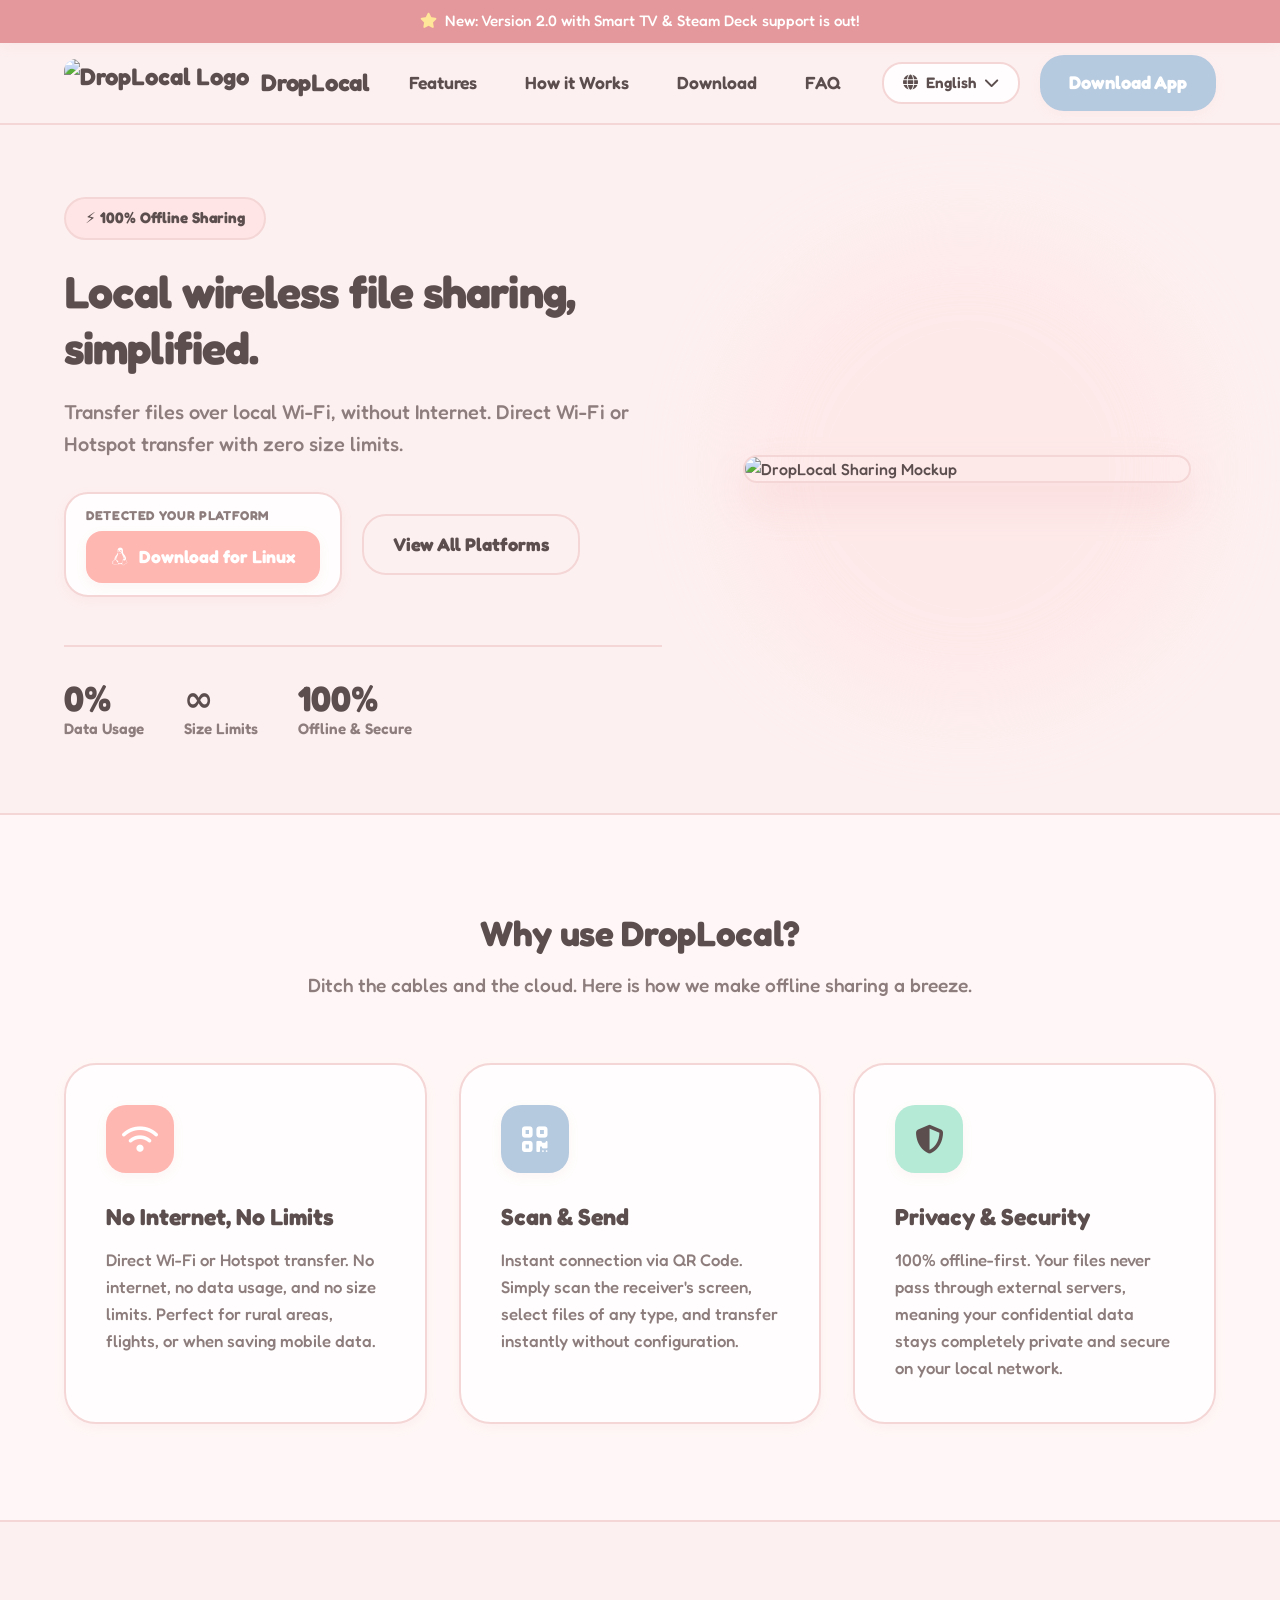
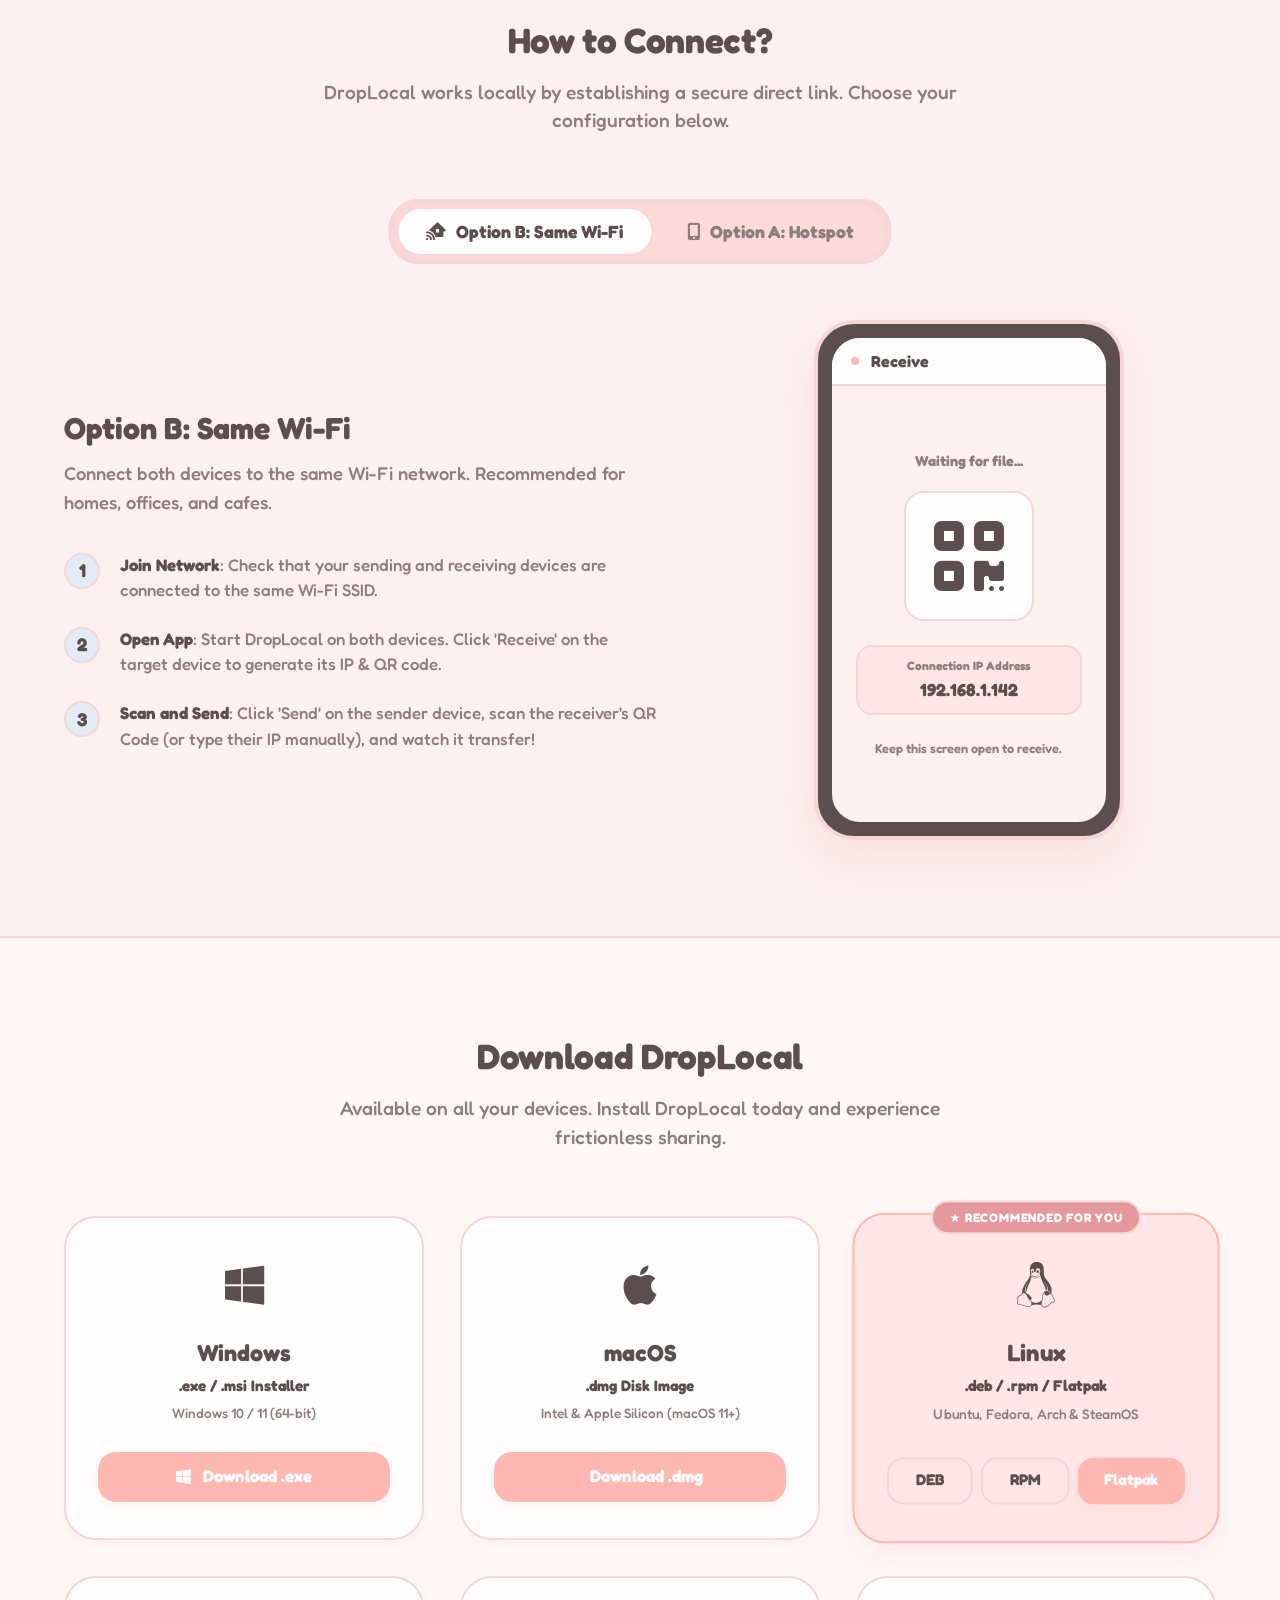
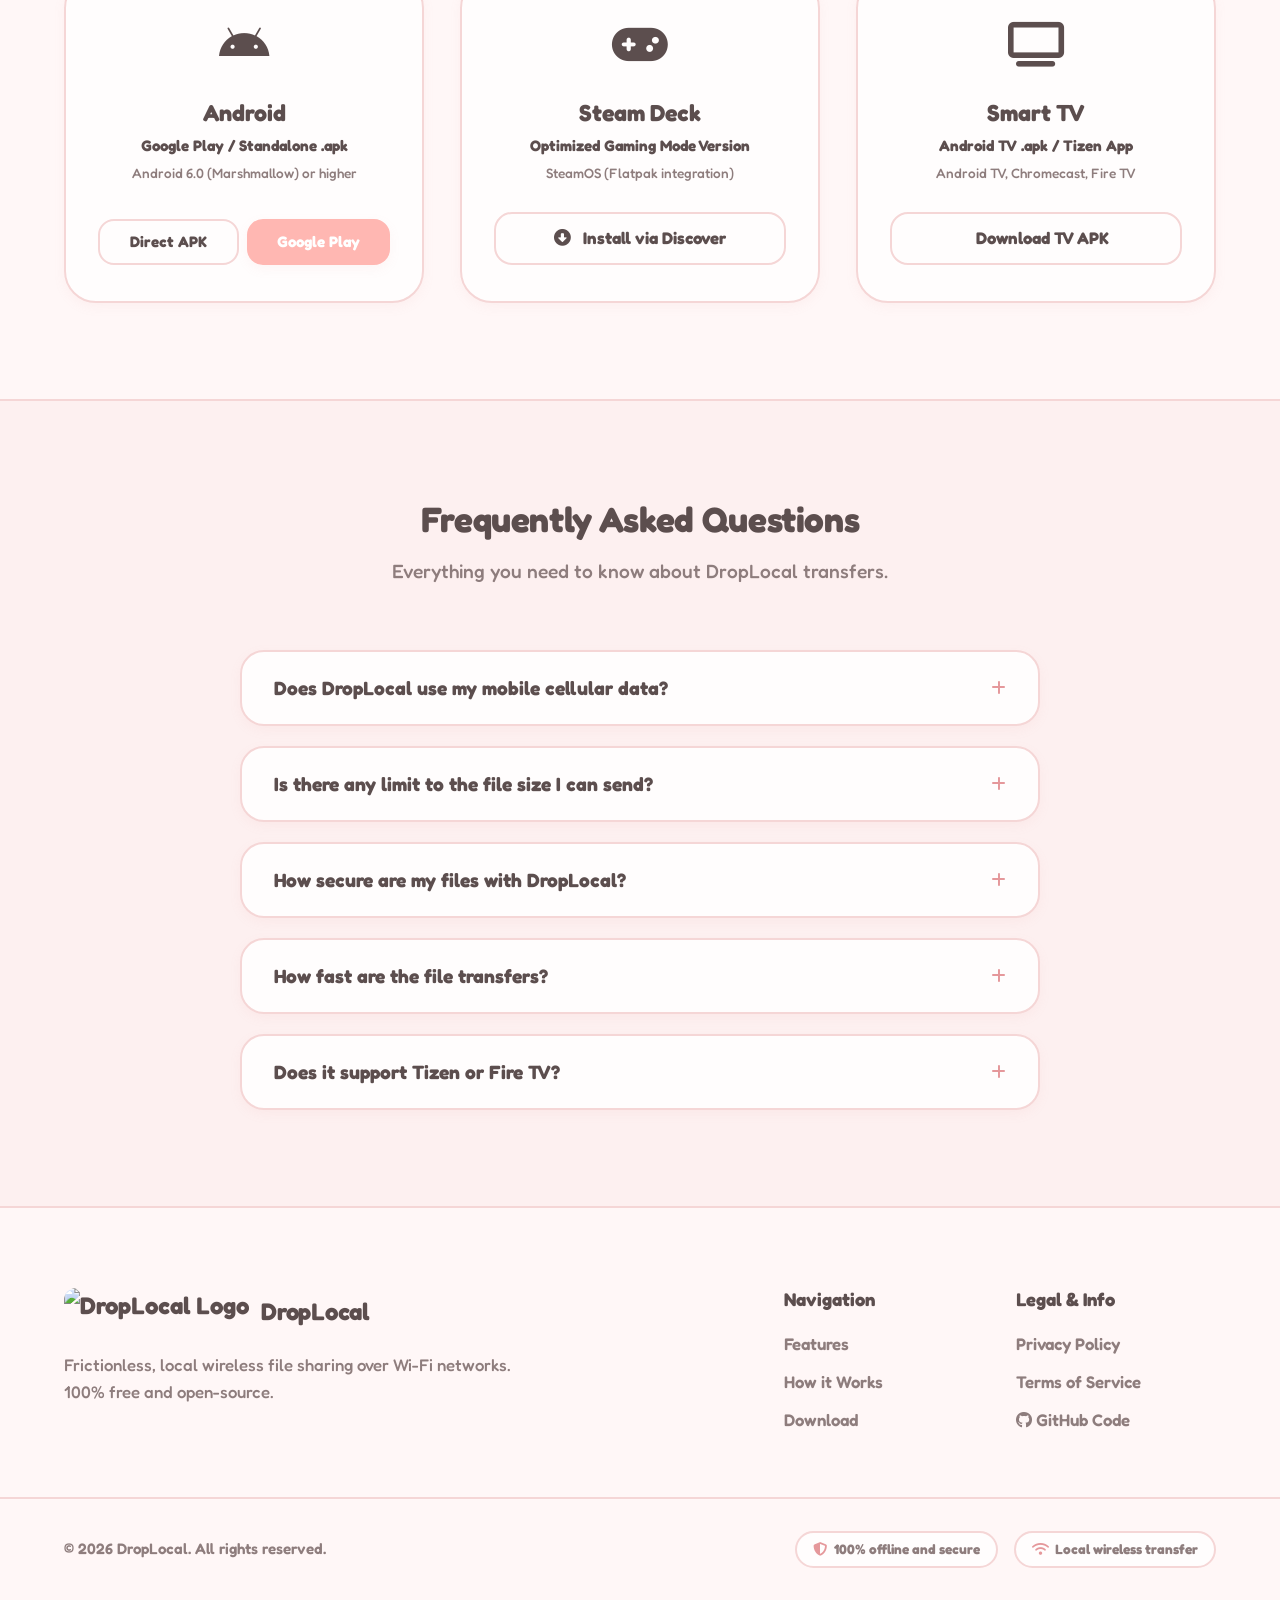
==== index.html @ dc16cac5 "Add files via upload" ====
<!DOCTYPE html>
<html lang="en" dir="ltr">
<head>
  <meta charset="UTF-8">
  <meta name="viewport" content="width=device-width, initial-scale=1.0">
  <meta name="description" content="DropLocal - Share files locally and offline over Wi-Fi without internet. Cute, ultra-fast, and secure wireless transfer for Windows, macOS, Linux, Android, Steam Deck, and Smart TVs.">
  <meta name="keywords" content="DropLocal, file transfer, local share, offline share, local wifi transfer, android file share, steam deck flatpak, tv transfer">
  <meta name="author" content="DropLocal Team">
  <meta name="robots" content="index, follow">

  <!-- Open Graph / Facebook -->
  <meta property="og:type" content="website">
  <meta property="og:url" content="https://droplocal.github.io/">
  <meta property="og:title" content="DropLocal - Local & Offline File Sharing, Simplified">
  <meta property="og:description" content="Transfer files over local Wi-Fi, 100% offline. High-speed transfers with zero internet data usage and zero size limits.">
  <meta property="og:image" content="assets/hero_illustration.png">

  <!-- Twitter -->
  <meta property="twitter:card" content="summary_large_image">
  <meta property="twitter:url" content="https://droplocal.github.io/">
  <meta property="twitter:title" content="DropLocal - Local & Offline File Sharing, Simplified">
  <meta property="twitter:description" content="Transfer files over local Wi-Fi, 100% offline. High-speed transfers with zero internet data usage and zero size limits.">
  <meta property="twitter:image" content="assets/hero_illustration.png">

  <!-- International SEO: Language Alternatives -->
  <link rel="alternate" hreflang="x-default" href="?lang=en">
  <link rel="alternate" hreflang="en" href="?lang=en">
  <link rel="alternate" hreflang="fr" href="?lang=fr">
  <link rel="alternate" hreflang="es" href="?lang=es">
  <link rel="alternate" hreflang="ar" href="?lang=ar">

  <title>DropLocal - Local & Offline File Sharing, Simplified</title>

  <!-- Google Fonts: Fredoka -->
  <link rel="preconnect" href="https://fonts.googleapis.com">
  <link rel="preconnect" href="https://fonts.gstatic.com" crossorigin>
  <link href="https://fonts.googleapis.com/css2?family=Fredoka:wght@300..700&display=swap" rel="stylesheet">

  <!-- FontAwesome Icons for modern aesthetic -->
  <link rel="stylesheet" href="https://cdnjs.cloudflare.com/ajax/libs/font-awesome/6.4.0/css/all.min.css">

  <!-- Stylesheet -->
  <link rel="stylesheet" href="styles.css">
</head>
<body>

  <!-- Top Announcement Bar -->
  <div class="announcement-bar">
    <p><i class="fa-solid fa-star text-yellow animate-pulse"></i> <span data-i18n="announcement">New: Version 2.0 with Smart TV & Steam Deck support is out!</span></p>
  </div>

  <!-- Header & Navigation -->
  <header class="navbar-header">
    <div class="container nav-container">
      <a href="#" class="logo-link" id="logo-nav">
        <img src="assets/logo_final-removebg-preview.png" alt="DropLocal Logo" class="app-logo">
        <span class="app-name">DropLocal</span>
      </a>

      <nav class="desktop-menu">
        <a href="#features" data-i18n="nav-features">Features</a>
        <a href="#how-it-works" data-i18n="nav-how">How it Works</a>
        <a href="#download" data-i18n="nav-download">Download</a>
        <a href="#faq" data-i18n="nav-faq">FAQ</a>
      </nav>

      <div class="nav-actions">
        <!-- Language Dropdown -->
        <div class="language-dropdown">
          <button class="dropdown-trigger" id="lang-select-btn">
            <i class="fa-solid fa-globe"></i>
            <span id="current-lang-label">English</span>
            <i class="fa-solid fa-chevron-down"></i>
          </button>
          <ul class="dropdown-menu" id="lang-options">
            <li data-lang="en">English</li>
            <li data-lang="fr">Français</li>
            <li data-lang="es">Español</li>
            <li data-lang="ar" class="rtl-option">العربية</li>
          </ul>
        </div>
        <!-- Primary Download Button in Nav -->
        <a href="#download" class="btn btn-secondary nav-cta-btn" data-i18n="nav-cta">Download App</a>
        <!-- Mobile Menu Trigger -->
        <button class="mobile-menu-toggle" id="menu-toggle" aria-label="Toggle Menu">
          <i class="fa-solid fa-bars"></i>
        </button>
      </div>
    </div>
  </header>

  <!-- Mobile Navigation Overlay -->
  <div class="mobile-menu-overlay" id="mobile-menu">
    <button class="mobile-close-btn" id="menu-close"><i class="fa-solid fa-xmark"></i></button>
    <nav class="mobile-nav-links">
      <a href="#features" data-i18n="nav-features">Features</a>
      <a href="#how-it-works" data-i18n="nav-how">How it Works</a>
      <a href="#download" data-i18n="nav-download">Download</a>
      <a href="#faq" data-i18n="nav-faq">FAQ</a>
      <a href="#download" class="btn btn-primary" data-i18n="nav-cta">Download App</a>
    </nav>
  </div>

  <main>
    <!-- Hero Section -->
    <section class="hero-section">
      <div class="container hero-container">
        <div class="hero-content">
          <span class="badge" data-i18n="hero-badge">⚡ 100% Offline Sharing</span>
          <h1 data-i18n="hero-title">Local wireless file sharing, simplified.</h1>
          <p class="hero-subtitle" data-i18n="hero-subtitle">Transfer files over local Wi-Fi, without Internet. Direct Wi-Fi or Hotspot transfer with zero size limits.</p>
          
          <!-- Direct Dynamic Download Recommendation -->
          <div class="hero-cta-wrapper">
            <div id="detected-os-card" class="detected-card hidden">
              <p class="detected-tag" data-i18n="detected-platform">Detected your platform</p>
              <a href="#" id="detected-os-btn" class="btn btn-primary btn-hero">
                <i class="fa-brands fa-windows" id="detected-os-icon"></i>
                <span><span data-i18n="download-for">Download for</span> <strong id="detected-os-name">Windows</strong></span>
              </a>
            </div>
            <a href="#download" class="btn btn-outlined scroll-cta" data-i18n="view-all-platforms">View All Platforms</a>
          </div>

          <div class="hero-stats">
            <div class="stat-item">
              <span class="stat-num">0%</span>
              <span class="stat-lbl" data-i18n="stat-data">Data Usage</span>
            </div>
            <div class="stat-item">
              <span class="stat-num">∞</span>
              <span class="stat-lbl" data-i18n="stat-limits">Size Limits</span>
            </div>
            <div class="stat-item">
              <span class="stat-num">100%</span>
              <span class="stat-lbl" data-i18n="stat-secure">Offline & Secure</span>
            </div>
          </div>
        </div>

        <div class="hero-graphic">
          <div class="blob-bg animate-blob"></div>
          <img src="assets/hero_illustration.png" alt="DropLocal Sharing Mockup" class="hero-img">
        </div>
      </div>
    </section>

    <!-- Features Section -->
    <section id="features" class="features-section">
      <div class="container">
        <div class="section-header text-center">
          <h2 data-i18n="features-title">Why use DropLocal?</h2>
          <p data-i18n="features-subtitle">Ditch the cables and the cloud. Here is how we make offline sharing a breeze.</p>
        </div>

        <div class="features-grid">
          <!-- Card 1 -->
          <div class="feature-card animate-hover">
            <div class="icon-wrapper color-pink">
              <i class="fa-solid fa-wifi"></i>
            </div>
            <h3 data-i18n="feature-1-title">No Internet, No Limits</h3>
            <p data-i18n="feature-1-desc">Direct Wi-Fi or Hotspot transfer. No internet, no data usage, and no size limits. Perfect for rural areas, flights, or when saving mobile data.</p>
          </div>

          <!-- Card 2 -->
          <div class="feature-card animate-hover">
            <div class="icon-wrapper color-blue">
              <i class="fa-solid fa-qrcode"></i>
            </div>
            <h3 data-i18n="feature-2-title">Scan & Send</h3>
            <p data-i18n="feature-2-desc">Instant connection via QR Code. Simply scan the receiver's screen, select files of any type, and transfer instantly without configuration.</p>
          </div>

          <!-- Card 3 -->
          <div class="feature-card animate-hover">
            <div class="icon-wrapper color-green">
              <i class="fa-solid fa-shield-halved"></i>
            </div>
            <h3 data-i18n="feature-3-title">Privacy & Security</h3>
            <p data-i18n="feature-3-desc">100% offline-first. Your files never pass through external servers, meaning your confidential data stays completely private and secure on your local network.</p>
          </div>
        </div>
      </div>
    </section>

    <!-- Interactive How It Works Section -->
    <section id="how-it-works" class="guide-section">
      <div class="container">
        <div class="section-header text-center">
          <h2 data-i18n="guide-title">How to Connect?</h2>
          <p data-i18n="guide-subtitle">DropLocal works locally by establishing a secure direct link. Choose your configuration below.</p>
        </div>

        <!-- Mode Toggle Switch -->
        <div class="toggle-container">
          <button class="toggle-btn active" id="toggle-wifi">
            <i class="fa-solid fa-house-signal"></i>
            <span data-i18n="scenarioBTitle">Option B: Same Wi-Fi</span>
          </button>
          <button class="toggle-btn" id="toggle-hotspot">
            <i class="fa-solid fa-mobile-screen-button"></i>
            <span data-i18n="scenarioATitle">Option A: Hotspot</span>
          </button>
        </div>

        <!-- Connection Cards Wrapper -->
        <div class="guide-cards-wrapper">
          <!-- Same Wi-Fi Content -->
          <div class="guide-content active" id="content-wifi">
            <div class="guide-details">
              <h3 data-i18n="scenarioBTitle">Option B: Same Wi-Fi</h3>
              <p class="guide-desc" data-i18n="scenarioBDesc">Connect both devices to the same Wi-Fi network. Recommended for homes, offices, and cafes.</p>
              
              <ul class="step-list">
                <li>
                  <span class="step-number">1</span>
                  <p><strong data-i18n="guide-wifi-step1-title">Join Network</strong>: <span data-i18n="guide-wifi-step1-desc">Check that your sending and receiving devices are connected to the same Wi-Fi SSID.</span></p>
                </li>
                <li>
                  <span class="step-number">2</span>
                  <p><strong data-i18n="guide-wifi-step2-title">Open App</strong>: <span data-i18n="guide-wifi-step2-desc">Start DropLocal on both devices. Click 'Receive' on the target device to generate its IP & QR code.</span></p>
                </li>
                <li>
                  <span class="step-number">3</span>
                  <p><strong data-i18n="guide-wifi-step3-title">Scan and Send</strong>: <span data-i18n="guide-wifi-step3-desc">Click 'Send' on the sender device, scan the receiver's QR Code (or type their IP manually), and watch it transfer!</span></p>
                </li>
              </ul>
            </div>
            <div class="guide-visual">
              <div class="mock-device-ui">
                <div class="mock-screen">
                  <div class="mock-header">
                    <span class="mock-dot"></span>
                    <span class="mock-title" data-i18n="receive">Receive</span>
                  </div>
                  <div class="mock-body text-center">
                    <p class="mock-status-txt" data-i18n="waitingForFile">Waiting for file...</p>
                    <div class="mock-qr-code">
                      <i class="fa-solid fa-qrcode fa-5x"></i>
                    </div>
                    <div class="mock-info-badge">
                      <small data-i18n="connectionIpAddress">Connection IP Address</small>
                      <strong>192.168.1.142</strong>
                    </div>
                    <span class="mock-footer-txt" data-i18n="stayOnScreen">Keep this screen open to receive.</span>
                  </div>
                </div>
              </div>
            </div>
          </div>

          <!-- Hotspot Content -->
          <div class="guide-content" id="content-hotspot">
            <div class="guide-details">
              <h3 data-i18n="scenarioATitle">Option A: Hotspot</h3>
              <p class="guide-desc" data-i18n="scenarioADesc">Turn on Hotspot on one device and connect the second to it. Ideal when outdoors, on a train, or when no local Wi-Fi router is available.</p>
              
              <ul class="step-list">
                <li>
                  <span class="step-number">1</span>
                  <p><strong data-i18n="guide-hotspot-step1-title">Enable Hotspot</strong>: <span data-i18n="guide-hotspot-step1-desc">Turn on mobile hotspot on one device (it doesn't need internet/data enabled).</span></p>
                </li>
                <li>
                  <span class="step-number">2</span>
                  <p><strong data-i18n="guide-hotspot-step2-title">Connect Second Device</strong>: <span data-i18n="guide-hotspot-step2-desc">Join the newly created hotspot network from the settings of your second device.</span></p>
                </li>
                <li>
                  <span class="step-number">3</span>
                  <p><strong data-i18n="guide-hotspot-step3-title">Transfer Directly</strong>: <span data-i18n="guide-hotspot-step3-desc">Open DropLocal on both devices, scan the QR code to pair, and start sharing at local speeds of up to 50MB/s!</span></p>
                </li>
              </ul>
            </div>
            <div class="guide-visual">
              <div class="mock-device-ui">
                <div class="mock-screen">
                  <div class="mock-header">
                    <span class="mock-dot"></span>
                    <span class="mock-title" data-i18n="send">Send</span>
                  </div>
                  <div class="mock-body">
                    <div class="mock-file-selector">
                      <i class="fa-regular fa-file-zipper"></i>
                      <div>
                        <strong>holiday_photos.zip</strong>
                        <small>1.2 GB - <span data-i18n="allFormatsNoLimit">All formats accepted</span></small>
                      </div>
                    </div>
                    <div class="mock-input-field">
                      <small data-i18n="receiverIpAddress">Recipient IP</small>
                      <div class="mock-fake-input">192.168.43.1</div>
                    </div>
                    <button class="mock-action-btn" data-i18n="sendFileButton">Send file</button>
                    <div class="mock-progress-bar">
                      <div class="mock-progress-fill" style="width: 72%;"></div>
                    </div>
                    <span class="mock-percent">72% <span data-i18n="sendingProgress">Sending...</span></span>
                  </div>
                </div>
              </div>
            </div>
          </div>
        </div>
      </div>
    </section>

    <!-- Download Section -->
    <section id="download" class="download-section">
      <div class="container">
        <div class="section-header text-center">
          <h2 data-i18n="download-title">Download DropLocal</h2>
          <p data-i18n="download-subtitle">Available on all your devices. Install DropLocal today and experience frictionless sharing.</p>
        </div>

        <!-- Responsive Platform Grid -->
        <div class="platforms-grid">
          <!-- Windows Card -->
          <div class="platform-card" id="card-windows">
            <div class="platform-icon"><i class="fa-brands fa-windows"></i></div>
            <h3>Windows</h3>
            <p class="platform-format">.exe / .msi Installer</p>
            <p class="platform-req">Windows 10 / 11 (64-bit)</p>
            <a href="downloads/DropLocal_Windows.zip" class="btn btn-primary btn-download" download="DropLocal_Windows.zip">
              <i class="fa-brands fa-windows"></i>
              <span data-i18n="dl-btn-win">Download .zip</span>
            </a>
          </div>

          <!-- macOS Card -->
          <div class="platform-card" id="card-macos">
            <div class="platform-icon"><i class="fa-brands fa-apple"></i></div>
            <h3>macOS</h3>
            <p class="platform-format">.dmg Disk Image</p>
            <p class="platform-req">Intel & Apple Silicon (macOS 11+)</p>
            <a href="downloads/DropLocal.dmg" class="btn btn-primary btn-download" download="DropLocal.dmg">
              <i class="fa-solid fa-arrow-down-to-bracket"></i>
              <span data-i18n="dl-btn-mac">Download .dmg</span>
            </a>
          </div>

          <!-- Linux Card -->
          <div class="platform-card" id="card-linux">
            <div class="platform-icon"><i class="fa-brands fa-linux"></i></div>
            <h3>Linux</h3>
            <p class="platform-format">.deb / .rpm / Flatpak</p>
            <p class="platform-req">Ubuntu, Fedora, Arch & SteamOS</p>
            <div class="multi-btn-row">
              <a href="downloads/droplocal.deb" class="btn btn-outlined btn-sm" download="droplocal.deb">DEB</a>
              <a href="downloads/droplocal.rpm" class="btn btn-outlined btn-sm" download="droplocal.rpm">RPM</a>
              <a href="https://flathub.org/apps/details/io.github.droplocal" class="btn btn-primary btn-sm" target="_blank" rel="noopener">Flatpak</a>
            </div>
          </div>

          <!-- Android Card -->
          <div class="platform-card" id="card-android">
            <div class="platform-icon"><i class="fa-brands fa-android"></i></div>
            <h3>Android</h3>
            <p class="platform-format">Google Play / Standalone .apk</p>
            <p class="platform-req">Android 6.0 (Marshmallow) or higher</p>
            <div class="multi-btn-row">
              <a href="downloads/droplocal.apk" class="btn btn-outlined btn-sm" download>Direct APK</a>
              <a href="https://play.google.com/store/apps/details?id=io.github.droplocal" class="btn btn-primary btn-sm" target="_blank" rel="noopener">Google Play</a>
            </div>
          </div>

          <!-- Steam Deck Card -->
          <div class="platform-card" id="card-steamdeck">
            <div class="platform-icon"><i class="fa-solid fa-gamepad"></i></div>
            <h3>Steam Deck</h3>
            <p class="platform-format">Optimized Gaming Mode Version</p>
            <p class="platform-req">SteamOS (Flatpak integration)</p>
            <a href="https://flathub.org/apps/details/io.github.droplocal" class="btn btn-outlined btn-download" target="_blank" rel="noopener">
              <i class="fa-solid fa-circle-down"></i>
              <span data-i18n="dl-btn-deck">Install via Discover</span>
            </a>
          </div>

          <!-- Smart TV Card -->
          <div class="platform-card" id="card-smarttv">
            <div class="platform-icon"><i class="fa-solid fa-tv"></i></div>
            <h3>Smart TV</h3>
            <p class="platform-format">Android TV .apk / Tizen App</p>
            <p class="platform-req">Android TV, Chromecast, Fire TV</p>
            <a href="downloads/droplocal-tv.apk" class="btn btn-outlined btn-download" download="droplocal-tv.apk">
              <i class="fa-solid fa-arrow-down-to-bracket"></i>
              <span data-i18n="dl-btn-tv">Download TV APK</span>
            </a>
          </div>
        </div>
      </div>
    </section>

    <!-- FAQ Section -->
    <section id="faq" class="faq-section">
      <div class="container">
        <div class="section-header text-center">
          <h2 data-i18n="faq-title">Frequently Asked Questions</h2>
          <p data-i18n="faq-subtitle">Everything you need to know about DropLocal transfers.</p>
        </div>

        <div class="faq-accordion">
          <!-- Item 1 -->
          <div class="faq-item">
            <button class="faq-question">
              <span data-i18n="faq-q1">Does DropLocal use my mobile cellular data?</span>
              <i class="fa-solid fa-plus faq-icon"></i>
            </button>
            <div class="faq-answer">
              <p data-i18n="faq-a1">No, DropLocal does not consume any internet or mobile cellular data. It connects directly over local Wi-Fi router or peer-to-peer Hotspot network. You can even use it with your SIM card removed or on airplane mode!</p>
            </div>
          </div>

          <!-- Item 2 -->
          <div class="faq-item">
            <button class="faq-question">
              <span data-i18n="faq-q2">Is there any limit to the file size I can send?</span>
              <i class="fa-solid fa-plus faq-icon"></i>
            </button>
            <div class="faq-answer">
              <p data-i18n="faq-a2">Absolutely zero limits! Since transfers happen locally directly between devices, we do not upload files to servers. You can send a 10MB photo, a 5GB video, or a 50GB file backup without any restrictions.</p>
            </div>
          </div>

          <!-- Item 3 -->
          <div class="faq-item">
            <button class="faq-question">
              <span data-i18n="faq-q3">How secure are my files with DropLocal?</span>
              <i class="fa-solid fa-plus faq-icon"></i>
            </button>
            <div class="faq-answer">
              <p data-i18n="faq-a3">DropLocal operates 100% offline-first. Your files are transferred directly between devices on your local network. Your data never leaves your physical environment, protecting it from hackers, cloud leaks, or third-party monitoring.</p>
            </div>
          </div>

          <!-- Item 4 -->
          <div class="faq-item">
            <button class="faq-question">
              <span data-i18n="faq-q4">How fast are the file transfers?</span>
              <i class="fa-solid fa-plus faq-icon"></i>
            </button>
            <div class="faq-answer">
              <p data-i18n="faq-a4">DropLocal reaches maximum hardware speed of your local Wi-Fi card (typically between 10MB/s and 70MB/s). It is up to 100 times faster than Bluetooth sharing and doesn't depend on internet speed bottleneck.</p>
            </div>
          </div>

          <!-- Item 5 -->
          <div class="faq-item">
            <button class="faq-question">
              <span data-i18n="faq-q5">Does it support Tizen or Fire TV?</span>
              <i class="fa-solid fa-plus faq-icon"></i>
            </button>
            <div class="faq-answer">
              <p data-i18n="faq-a5">Yes! You can install DropLocal on Android TV, Chromecast, Amazon Fire TV stick via sideloading the TV APK. Tizen TV version is available via developer mode in the Tizen store, making it easy to throw files to your living room screen.</p>
            </div>
          </div>
        </div>
      </div>
    </section>
  </main>

  <!-- Footer -->
  <footer class="footer-area">
    <div class="container footer-container">
      <div class="footer-brand">
        <div class="logo-link">
          <img src="assets/logo_final-removebg-preview.png" alt="DropLocal Logo" class="app-logo">
          <span class="app-name">DropLocal</span>
        </div>
        <p class="footer-description" data-i18n="footer-desc">Frictionless, local wireless file sharing over Wi-Fi networks. 100% free and open-source.</p>
      </div>

      <div class="footer-links">
        <div class="links-column">
          <h4 data-i18n="footer-col-nav">Navigation</h4>
          <a href="#features" data-i18n="nav-features">Features</a>
          <a href="#how-it-works" data-i18n="nav-how">How it Works</a>
          <a href="#download" data-i18n="nav-download">Download</a>
        </div>
        <div class="links-column">
          <h4 data-i18n="footer-col-legal">Legal & Info</h4>
          <a href="#" data-i18n="footer-privacy">Privacy Policy</a>
          <a href="#" data-i18n="footer-terms">Terms of Service</a>
          <a href="https://github.com/droplocal/droplocal" target="_blank" rel="noopener"><i class="fa-brands fa-github"></i> GitHub Code</a>
        </div>
      </div>
    </div>
    
    <div class="footer-bottom">
      <div class="container bottom-container">
        <p class="copyright">&copy; 2026 DropLocal. <span data-i18n="footer-rights">All rights reserved.</span></p>
        <p class="badge-row">
          <span class="footer-badge"><i class="fa-solid fa-shield-halved"></i> <span data-i18n="secureDataFooter">100% offline and secure</span></span>
          <span class="footer-badge"><i class="fa-solid fa-wifi"></i> <span data-i18n="localWirelessFooter">Local wireless transfer</span></span>
        </p>
      </div>
    </div>
  </footer>

  <!-- Script -->
  <script src="script.js"></script>
</body>
</html>
---- styles.css ----
/* ==========================================================================
   DropLocal Stylesheet - Pastel, Bubbly, Modern, & High-Performance Design
   ========================================================================== */

/* Design Palette Variables */
:root {
  --primary: #FFB7B2;         /* Pink pastel principal */
  --primary-light: #FFE5E5;   /* Pink very light */
  --primary-dark: #E5989B;    /* Pink dark soft */
  --accent: #B5C9DF;          /* Blue pastel soft */
  --accent-light: #E2ECF7;     /* Blue pastel ultra light */
  --background: #FDF0F0;      /* Background blush pastel soft */
  --surface: #FFF7F7;         /* Surface blush ultra clear */
  --surface-high: #FCDADA;    /* Container pink pastel */
  --card: #FFFDFD;            /* Cards white/blush */
  --border: #F5D6D6;          /* Border pink soft */
  --border-width: 2px;
  --border-width-thick: 2.5px;
  
  /* State Colors */
  --success: #B5EAD7;         /* Mint green pastel */
  --error: #FF9AA2;           /* Coral red pastel */
  --warning: #FFDAC1;         /* Peach pastel */
  
  /* Text Colors */
  --text-primary: #5C4E4E;    /* Dark brown/gray soft */
  --text-secondary: #8E7D7D;  /* Secondary text */
  --text-light: #FAF3F3;      /* Light text inside dark elements */
  
  /* Shadows */
  --shadow-sm: 0 4px 12px rgba(229, 152, 155, 0.08);
  --shadow-md: 0 12px 24px rgba(229, 152, 155, 0.12);
  --shadow-lg: 0 20px 40px rgba(229, 152, 155, 0.16);
  --shadow-inset: inset 0 2px 8px rgba(92, 78, 78, 0.05);

  /* Font Families */
  --font-main: 'Fredoka', system-ui, -apple-system, sans-serif;
  
  /* Transition durations */
  --transition-fast: 0.2s cubic-bezier(0.175, 0.885, 0.32, 1.275);
  --transition-medium: 0.3s cubic-bezier(0.175, 0.885, 0.32, 1.1);
  --transition-slow: 0.5s ease;
}

/* Base Styles & Resets */
*, *::before, *::after {
  box-sizing: border-box;
  margin: 0;
  padding: 0;
}

html {
  font-size: 16px;
  scroll-behavior: smooth;
  -webkit-text-size-adjust: 100%;
}

body {
  font-family: var(--font-main);
  background-color: var(--background);
  color: var(--text-primary);
  min-height: 100vh;
  line-height: 1.5;
  overflow-x: hidden;
  font-weight: 500;
  -webkit-font-smoothing: antialiased;
}

/* Scrollbar styling */
::-webkit-scrollbar {
  width: 12px;
}
::-webkit-scrollbar-track {
  background: var(--background);
}
::-webkit-scrollbar-thumb {
  background-color: var(--primary);
  border-radius: 20px;
  border: 3px solid var(--background);
}
::-webkit-scrollbar-thumb:hover {
  background-color: var(--primary-dark);
}

/* Typography elements */
h1, h2, h3, h4 {
  font-weight: 700;
  line-height: 1.25;
  color: var(--text-primary);
}

h1 {
  font-size: 2.8rem;
  letter-spacing: -0.02em;
}

h2 {
  font-size: 2.2rem;
  letter-spacing: -0.01em;
}

h3 {
  font-size: 1.6rem;
}

h4 {
  font-size: 1.25rem;
}

p {
  color: var(--text-secondary);
  font-weight: 500;
}

a {
  color: var(--text-primary);
  text-decoration: none;
  transition: color var(--transition-fast);
}

a:hover {
  color: var(--primary-dark);
}

img {
  max-width: 100%;
  height: auto;
  display: block;
}

/* Layout Utilities */
.container {
  width: 100%;
  max-width: 1200px;
  margin-left: auto;
  margin-right: auto;
  padding-left: 1.5rem;
  padding-right: 1.5rem;
}

.text-center {
  text-align: center;
}

.hidden {
  display: none !important;
}

/* Announcement Bar */
.announcement-bar {
  background-color: var(--primary-dark);
  color: white;
  text-align: center;
  padding: 0.6rem 1rem;
  font-size: 0.95rem;
  font-weight: 600;
  box-shadow: var(--shadow-sm);
  position: relative;
  z-index: 101;
}

.announcement-bar p {
  color: white;
  margin: 0;
  display: inline-flex;
  align-items: center;
  gap: 0.5rem;
}

.text-yellow {
  color: #FFE699;
}

/* Navigation Header */
.navbar-header {
  background-color: rgba(253, 240, 240, 0.85); /* Semi-transparent background */
  backdrop-filter: blur(12px);
  -webkit-backdrop-filter: blur(12px);
  border-bottom: var(--border-width) solid var(--border);
  position: sticky;
  top: 0;
  z-index: 100;
  transition: all var(--transition-fast);
}

.nav-container {
  display: flex;
  justify-content: space-between;
  align-items: center;
  height: 80px;
}

.logo-link {
  display: flex;
  align-items: center;
  gap: 0.75rem;
  font-weight: 700;
  font-size: 1.5rem;
  color: var(--text-primary);
}

.app-logo {
  height: 48px;
  width: auto;
  border-radius: 12px;
}

.app-name {
  font-weight: 700;
  letter-spacing: -0.01em;
}

.desktop-menu {
  display: flex;
  align-items: center;
  gap: 2rem;
}

.desktop-menu a {
  font-weight: 600;
  font-size: 1.1rem;
  padding: 0.25rem 0.5rem;
  position: relative;
}

.desktop-menu a::after {
  content: '';
  position: absolute;
  bottom: -4px;
  left: 0;
  width: 0;
  height: 3px;
  background-color: var(--primary);
  border-radius: 10px;
  transition: width var(--transition-fast);
}

.desktop-menu a:hover::after {
  width: 100%;
}

.nav-actions {
  display: flex;
  align-items: center;
  gap: 1.25rem;
}

/* Dropdown styling */
.language-dropdown {
  position: relative;
}

.dropdown-trigger {
  font-family: var(--font-main);
  background-color: var(--card);
  border: var(--border-width) solid var(--border);
  color: var(--text-primary);
  padding: 0.6rem 1.2rem;
  border-radius: 20px;
  cursor: pointer;
  display: inline-flex;
  align-items: center;
  gap: 0.5rem;
  font-weight: 600;
  font-size: 0.95rem;
  transition: all var(--transition-fast);
}

.dropdown-trigger:hover {
  border-color: var(--primary);
  transform: translateY(-2px);
  box-shadow: var(--shadow-sm);
}

.dropdown-menu {
  position: absolute;
  top: 110%;
  right: 0;
  background-color: var(--card);
  border: var(--border-width) solid var(--border);
  border-radius: 20px;
  list-style: none;
  min-width: 130px;
  box-shadow: var(--shadow-md);
  padding: 0.5rem;
  display: none;
  opacity: 0;
  transform: translateY(10px);
  transition: opacity 0.2s, transform 0.2s;
  z-index: 150;
}

.dropdown-menu.active {
  display: block;
  opacity: 1;
  transform: translateY(0);
}

.dropdown-menu li {
  padding: 0.6rem 1rem;
  border-radius: 12px;
  cursor: pointer;
  font-weight: 600;
  font-size: 0.95rem;
  transition: background var(--transition-fast);
}

.dropdown-menu li:hover {
  background-color: var(--primary-light);
  color: var(--text-primary);
}

/* Mobile Menu Toggle button */
.mobile-menu-toggle {
  display: none;
  background: none;
  border: none;
  color: var(--text-primary);
  font-size: 1.6rem;
  cursor: pointer;
  padding: 0.25rem;
}

/* Buttons */
.btn {
  display: inline-flex;
  align-items: center;
  justify-content: center;
  gap: 0.75rem;
  padding: 0.9rem 1.8rem;
  border-radius: 24px;
  font-weight: 700;
  font-size: 1.15rem;
  cursor: pointer;
  border: none;
  transition: all var(--transition-fast);
  text-align: center;
  box-shadow: var(--shadow-sm);
  background-clip: padding-box;
}

.btn:active {
  transform: translateY(1px);
  box-shadow: var(--shadow-sm);
}

.btn-primary {
  background-color: var(--primary);
  color: white;
}

.btn-primary:hover {
  background-color: var(--primary-dark);
  color: white;
  transform: translateY(-3px);
  box-shadow: var(--shadow-md);
}

.btn-secondary {
  background-color: var(--accent);
  color: white;
}

.btn-secondary:hover {
  background-color: #9bbcdb;
  color: white;
  transform: translateY(-3px);
  box-shadow: var(--shadow-md);
}

.btn-outlined {
  background-color: transparent;
  color: var(--text-primary);
  border: var(--border-width-thick) solid var(--border);
  box-shadow: none;
}

.btn-outlined:hover {
  border-color: var(--primary);
  background-color: var(--primary-light);
  transform: translateY(-3px);
}

.btn-sm {
  padding: 0.6rem 1.2rem;
  font-size: 0.95rem;
  border-radius: 16px;
}

/* Mobile Overlay Menu */
.mobile-menu-overlay {
  position: fixed;
  top: 0;
  left: 0;
  width: 100vw;
  height: 100vh;
  background-color: var(--background);
  z-index: 200;
  display: flex;
  flex-direction: column;
  justify-content: center;
  align-items: center;
  opacity: 0;
  pointer-events: none;
  transition: opacity var(--transition-medium);
}

.mobile-menu-overlay.active {
  opacity: 1;
  pointer-events: auto;
}

.mobile-close-btn {
  position: absolute;
  top: 25px;
  right: 25px;
  background: none;
  border: none;
  font-size: 2rem;
  color: var(--text-primary);
  cursor: pointer;
}

.mobile-nav-links {
  display: flex;
  flex-direction: column;
  align-items: center;
  gap: 2rem;
  width: 80%;
}

.mobile-nav-links a {
  font-size: 1.8rem;
  font-weight: 700;
  text-align: center;
}

/* Hero Section Styles */
.hero-section {
  padding: 4.5rem 0;
  position: relative;
  overflow: hidden;
}

.hero-container {
  display: grid;
  grid-template-columns: 1.2fr 1fr;
  align-items: center;
  gap: 3.5rem;
}

.hero-content {
  display: flex;
  flex-direction: column;
  align-items: flex-start;
}

.badge {
  background-color: var(--primary-light);
  color: var(--text-primary);
  padding: 0.5rem 1.2rem;
  border-radius: 30px;
  font-size: 0.95rem;
  font-weight: 700;
  border: var(--border-width) solid var(--border);
  margin-bottom: 1.5rem;
}

.hero-subtitle {
  font-size: 1.25rem;
  line-height: 1.6;
  margin-top: 1.25rem;
  margin-bottom: 2rem;
}

.hero-cta-wrapper {
  display: flex;
  align-items: center;
  flex-wrap: wrap;
  gap: 1.25rem;
  margin-bottom: 3rem;
  width: 100%;
}

/* Detected OS Card Hero */
.detected-card {
  background-color: var(--card);
  border: var(--border-width) solid var(--border);
  border-radius: 24px;
  padding: 0.75rem 1.25rem;
  display: flex;
  flex-direction: column;
  gap: 0.4rem;
  box-shadow: var(--shadow-sm);
  transition: all var(--transition-fast);
}

.detected-card:hover {
  transform: translateY(-2px);
  box-shadow: var(--shadow-md);
  border-color: var(--primary);
}

.detected-tag {
  font-size: 0.8rem;
  text-transform: uppercase;
  letter-spacing: 0.05em;
  color: var(--text-secondary);
  font-weight: 700;
  margin: 0;
}

.btn-hero {
  padding: 0.8rem 1.6rem;
  font-size: 1.1rem;
  border-radius: 16px;
}

.hero-stats {
  display: flex;
  gap: 2.5rem;
  border-top: var(--border-width) solid var(--border);
  padding-top: 2rem;
  width: 100%;
}

.stat-item {
  display: flex;
  flex-direction: column;
}

.stat-num {
  font-size: 2.2rem;
  font-weight: 800;
  color: var(--text-primary);
  line-height: 1.1;
}

.stat-lbl {
  font-size: 0.95rem;
  color: var(--text-secondary);
  font-weight: 600;
}

/* Hero Graphic elements */
.hero-graphic {
  position: relative;
  display: flex;
  justify-content: center;
  align-items: center;
}

.blob-bg {
  position: absolute;
  width: 480px;
  height: 480px;
  background-color: var(--primary-light);
  border-radius: 50%;
  filter: blur(40px);
  z-index: 1;
  opacity: 0.6;
}

.hero-img {
  position: relative;
  z-index: 2;
  width: 90%;
  height: auto;
  border-radius: 32px;
  box-shadow: var(--shadow-lg);
  border: var(--border-width-thick) solid var(--border);
  animation: float 6s ease-in-out infinite;
}

/* Section Header */
.section-header {
  margin-bottom: 4rem;
  max-width: 700px;
  margin-left: auto;
  margin-right: auto;
}

.section-header h2 {
  margin-bottom: 1rem;
}

.section-header p {
  font-size: 1.2rem;
}

/* Features Section */
.features-section {
  padding: 6rem 0;
  background-color: var(--surface);
  border-top: var(--border-width) solid var(--border);
  border-bottom: var(--border-width) solid var(--border);
}

.features-grid {
  display: grid;
  grid-template-columns: repeat(3, 1fr);
  gap: 2rem;
}

.feature-card {
  background-color: var(--card);
  border: var(--border-width) solid var(--border);
  border-radius: 32px;
  padding: 2.5rem;
  box-shadow: var(--shadow-sm);
  transition: all var(--transition-medium);
}

.feature-card:hover {
  transform: translateY(-8px);
  box-shadow: var(--shadow-lg);
  border-color: var(--primary);
}

.icon-wrapper {
  width: 68px;
  height: 68px;
  border-radius: 20px;
  display: flex;
  align-items: center;
  justify-content: center;
  font-size: 1.8rem;
  margin-bottom: 1.8rem;
  color: white;
  box-shadow: var(--shadow-sm);
}

.color-pink {
  background-color: var(--primary);
}

.color-blue {
  background-color: var(--accent);
}

.color-green {
  background-color: var(--success);
  color: var(--text-primary);
}

.feature-card h3 {
  margin-bottom: 1rem;
  font-size: 1.45rem;
}

.feature-card p {
  font-size: 1.05rem;
  line-height: 1.6;
}

/* Interactive Connection Guide Section */
.guide-section {
  padding: 6rem 0;
}

.toggle-container {
  display: inline-flex;
  background-color: var(--surface-high);
  padding: 0.5rem;
  border-radius: 30px;
  border: var(--border-width) solid var(--border);
  margin-bottom: 3.5rem;
  margin-left: 50%;
  transform: translateX(-50%);
  gap: 0.5rem;
  box-shadow: var(--shadow-inset);
}

.toggle-btn {
  font-family: var(--font-main);
  background: none;
  border: none;
  padding: 0.75rem 1.75rem;
  border-radius: 24px;
  font-weight: 700;
  font-size: 1.1rem;
  color: var(--text-secondary);
  cursor: pointer;
  display: flex;
  align-items: center;
  gap: 0.6rem;
  transition: all var(--transition-fast);
}

.toggle-btn.active {
  background-color: var(--card);
  color: var(--text-primary);
  box-shadow: var(--shadow-sm);
}

.guide-cards-wrapper {
  position: relative;
  min-height: 480px;
}

.guide-content {
  display: grid;
  grid-template-columns: 1.2fr 1fr;
  gap: 4rem;
  align-items: center;
  position: absolute;
  width: 100%;
  opacity: 0;
  pointer-events: none;
  transform: scale(0.97) translateY(10px);
  transition: opacity 0.4s ease, transform 0.4s ease;
}

.guide-content.active {
  position: relative;
  opacity: 1;
  pointer-events: auto;
  transform: scale(1) translateY(0);
}

.guide-details h3 {
  font-size: 1.9rem;
  margin-bottom: 0.75rem;
}

.guide-desc {
  font-size: 1.15rem;
  margin-bottom: 2.2rem;
  line-height: 1.6;
}

.step-list {
  list-style: none;
  display: flex;
  flex-direction: column;
  gap: 1.5rem;
}

.step-list li {
  display: flex;
  gap: 1.25rem;
  align-items: flex-start;
}

.step-number {
  background-color: var(--accent-light);
  color: var(--text-primary);
  font-weight: 800;
  font-size: 1.15rem;
  width: 36px;
  height: 36px;
  border-radius: 50%;
  display: flex;
  align-items: center;
  justify-content: center;
  flex-shrink: 0;
  border: var(--border-width) solid var(--border);
}

.step-list p {
  font-size: 1.05rem;
  color: var(--text-secondary);
}

.step-list p strong {
  color: var(--text-primary);
}

/* Mock Device Graphic UI */
.guide-visual {
  display: flex;
  justify-content: center;
}

.mock-device-ui {
  background-color: var(--text-primary);
  padding: 12px;
  border-radius: 40px;
  width: 310px;
  height: 520px;
  box-shadow: var(--shadow-lg);
  border: 4px solid var(--border);
  display: flex;
}

.mock-screen {
  background-color: var(--background);
  width: 100%;
  border-radius: 30px;
  overflow: hidden;
  display: flex;
  flex-direction: column;
  border: var(--border-width) solid var(--text-primary);
}

.mock-header {
  height: 48px;
  background-color: var(--card);
  border-bottom: var(--border-width) solid var(--border);
  display: flex;
  align-items: center;
  padding: 0 1.2rem;
  gap: 0.75rem;
}

.mock-dot {
  width: 8px;
  height: 8px;
  background-color: var(--primary);
  border-radius: 50%;
}

.mock-title {
  font-weight: 700;
  font-size: 1rem;
  color: var(--text-primary);
}

.mock-body {
  padding: 1.5rem;
  flex-grow: 1;
  display: flex;
  flex-direction: column;
  justify-content: center;
}

.mock-status-txt {
  font-size: 0.9rem;
  font-weight: 700;
  color: var(--text-secondary);
  margin-bottom: 1.25rem;
}

.mock-qr-code {
  background-color: var(--card);
  border: var(--border-width) solid var(--border);
  padding: 1.25rem;
  border-radius: 20px;
  width: 130px;
  height: 130px;
  margin: 0 auto 1.5rem;
  display: flex;
  align-items: center;
  justify-content: center;
  color: var(--text-primary);
}

.mock-info-badge {
  background-color: var(--primary-light);
  border: var(--border-width) solid var(--border);
  border-radius: 16px;
  padding: 0.6rem;
  display: flex;
  flex-direction: column;
  gap: 0.15rem;
  margin-bottom: 1.5rem;
}

.mock-info-badge small {
  font-size: 0.75rem;
  color: var(--text-secondary);
  font-weight: 700;
}

.mock-info-badge strong {
  font-size: 1.1rem;
  color: var(--text-primary);
}

.mock-footer-txt {
  font-size: 0.8rem;
  font-weight: 600;
  color: var(--text-secondary);
}

/* Sender Mock Elements */
.mock-file-selector {
  background-color: var(--card);
  border: var(--border-width) solid var(--border);
  border-radius: 18px;
  padding: 0.75rem 1rem;
  display: flex;
  align-items: center;
  gap: 0.8rem;
  margin-bottom: 1.25rem;
}

.mock-file-selector i {
  font-size: 1.8rem;
  color: var(--accent);
}

.mock-file-selector strong {
  font-size: 0.9rem;
  color: var(--text-primary);
  display: block;
}

.mock-file-selector small {
  font-size: 0.75rem;
  color: var(--text-secondary);
}

.mock-input-field {
  display: flex;
  flex-direction: column;
  gap: 0.35rem;
  margin-bottom: 1.5rem;
}

.mock-input-field small {
  font-weight: 700;
  font-size: 0.75rem;
  color: var(--text-secondary);
}

.mock-fake-input {
  background-color: var(--card);
  border: var(--border-width) solid var(--border);
  border-radius: 14px;
  padding: 0.6rem 1rem;
  font-size: 0.95rem;
  color: var(--text-primary);
  font-weight: 600;
}

.mock-action-btn {
  font-family: var(--font-main);
  background-color: var(--primary);
  border: none;
  border-radius: 16px;
  color: white;
  padding: 0.75rem;
  font-size: 0.95rem;
  font-weight: 700;
  width: 100%;
  margin-bottom: 1.25rem;
}

.mock-progress-bar {
  background-color: var(--primary-light);
  height: 10px;
  border-radius: 10px;
  overflow: hidden;
  margin-bottom: 0.4rem;
}

.mock-progress-fill {
  background-color: var(--primary);
  height: 100%;
}

.mock-percent {
  font-size: 0.8rem;
  font-weight: 700;
  color: var(--text-secondary);
  display: block;
  text-align: right;
}

/* Download Section Styles */
.download-section {
  padding: 6rem 0;
  background-color: var(--surface);
  border-top: var(--border-width) solid var(--border);
  border-bottom: var(--border-width) solid var(--border);
}

.platforms-grid {
  display: grid;
  grid-template-columns: repeat(3, 1fr);
  gap: 2.25rem;
}

.platform-card {
  background-color: var(--card);
  border: var(--border-width) solid var(--border);
  border-radius: 32px;
  padding: 2.25rem 2rem;
  text-align: center;
  display: flex;
  flex-direction: column;
  align-items: center;
  box-shadow: var(--shadow-sm);
  transition: all var(--transition-medium);
  position: relative;
}

.platform-card:hover {
  transform: translateY(-6px);
  box-shadow: var(--shadow-lg);
  border-color: var(--primary);
}

.platform-card.recommended-card {
  border-color: var(--primary);
  background-color: var(--primary-light);
  box-shadow: var(--shadow-md);
  transform: scale(1.02);
}

.platform-card.recommended-card::before {
  content: '★ RECOMMENDED FOR YOU';
  position: absolute;
  top: -14px;
  background-color: var(--primary-dark);
  color: white;
  padding: 0.35rem 1rem;
  border-radius: 20px;
  font-size: 0.75rem;
  font-weight: 800;
  border: var(--border-width) solid var(--border);
  letter-spacing: 0.05em;
}

.platform-icon {
  font-size: 2.8rem;
  color: var(--text-primary);
  margin-bottom: 1.25rem;
  height: 64px;
  display: flex;
  align-items: center;
  justify-content: center;
}

.platform-card h3 {
  font-size: 1.45rem;
  margin-bottom: 0.5rem;
}

.platform-format {
  font-size: 0.95rem;
  font-weight: 700;
  color: var(--text-primary);
  margin-bottom: 0.35rem;
}

.platform-req {
  font-size: 0.85rem;
  color: var(--text-secondary);
  margin-bottom: 1.8rem;
}

.btn-download {
  margin-top: auto;
  width: 100%;
  padding: 0.75rem 1.5rem;
  font-size: 1.05rem;
  border-radius: 18px;
}

.multi-btn-row {
  margin-top: auto;
  display: flex;
  gap: 0.5rem;
  width: 100%;
  justify-content: center;
}

.multi-btn-row .btn {
  flex-grow: 1;
}

/* FAQ Section */
.faq-section {
  padding: 6rem 0;
}

.faq-accordion {
  max-width: 800px;
  margin-left: auto;
  margin-right: auto;
  display: flex;
  flex-direction: column;
  gap: 1.25rem;
}

.faq-item {
  background-color: var(--card);
  border: var(--border-width) solid var(--border);
  border-radius: 24px;
  overflow: hidden;
  box-shadow: var(--shadow-sm);
  transition: all var(--transition-fast);
}

.faq-item:hover {
  border-color: var(--primary);
  box-shadow: var(--shadow-md);
}

.faq-question {
  width: 100%;
  font-family: var(--font-main);
  background: none;
  border: none;
  padding: 1.5rem 2rem;
  text-align: left;
  font-size: 1.2rem;
  font-weight: 700;
  color: var(--text-primary);
  cursor: pointer;
  display: flex;
  justify-content: space-between;
  align-items: center;
  gap: 1rem;
}

.faq-icon {
  font-size: 1rem;
  transition: transform var(--transition-medium);
  color: var(--primary-dark);
}

.faq-answer {
  max-height: 0;
  overflow: hidden;
  transition: max-height 0.3s cubic-bezier(0, 1, 0, 1);
  padding: 0 2rem;
  background-color: rgba(253, 240, 240, 0.4);
}

.faq-answer p {
  padding-bottom: 1.5rem;
  font-size: 1.05rem;
  line-height: 1.6;
}

/* Active FAQ state */
.faq-item.active .faq-answer {
  max-height: 500px; /* arbitrary height to slide down */
  transition: max-height 0.4s cubic-bezier(0.85, 0.15, 0.3, 1);
}

.faq-item.active .faq-icon {
  transform: rotate(45deg);
}

/* Footer Section */
.footer-area {
  background-color: var(--surface);
  border-top: var(--border-width) solid var(--border);
  padding: 5rem 0 2.5rem;
}

.footer-container {
  display: grid;
  grid-template-columns: 1.5fr 1fr;
  gap: 4.5rem;
  margin-bottom: 4rem;
}

.footer-brand {
  display: flex;
  flex-direction: column;
  gap: 1rem;
  max-width: 480px;
}

.footer-brand .logo-link {
  pointer-events: none;
}

.footer-description {
  font-size: 1.05rem;
  line-height: 1.6;
}

.footer-links {
  display: grid;
  grid-template-columns: repeat(2, 1fr);
  gap: 2rem;
}

.links-column {
  display: flex;
  flex-direction: column;
  gap: 0.8rem;
}

.links-column h4 {
  margin-bottom: 0.5rem;
  font-size: 1.15rem;
}

.links-column a {
  font-size: 1.05rem;
  font-weight: 600;
  color: var(--text-secondary);
}

.links-column a:hover {
  color: var(--primary-dark);
}

.footer-bottom {
  border-top: var(--border-width) solid var(--border);
  padding-top: 2rem;
}

.bottom-container {
  display: flex;
  justify-content: space-between;
  align-items: center;
  flex-wrap: wrap;
  gap: 1.5rem;
}

.copyright {
  font-size: 0.95rem;
  font-weight: 600;
}

.badge-row {
  display: flex;
  gap: 1rem;
  flex-wrap: wrap;
}

.footer-badge {
  background-color: var(--card);
  border: var(--border-width) solid var(--border);
  padding: 0.4rem 1rem;
  border-radius: 20px;
  font-size: 0.85rem;
  font-weight: 700;
  display: inline-flex;
  align-items: center;
  gap: 0.4rem;
}

.footer-badge i {
  color: var(--primary-dark);
}

/* Animations */
@keyframes float {
  0% { transform: translateY(0px); }
  50% { transform: translateY(-12px); }
  100% { transform: translateY(0px); }
}

@keyframes pulse {
  0%, 100% { opacity: 1; }
  50% { opacity: 0.7; }
}

.animate-pulse {
  animation: pulse 2s infinite;
}

/* RTL Layout support overrides using CSS Logical Properties */
html[dir="rtl"] {
  text-align: right;
}

html[dir="rtl"] .dropdown-menu {
  right: auto;
  left: 0;
}

html[dir="rtl"] .faq-question {
  text-align: right;
}

html[dir="rtl"] .step-list li {
  text-align: right;
}

html[dir="rtl"] .mock-percent {
  text-align: left;
}

html[dir="rtl"] .dropdown-trigger i.fa-chevron-down {
  margin-right: auto;
  margin-left: 0;
}

html[dir="rtl"] .faq-icon {
  margin-left: 0;
  margin-right: auto;
}

html[dir="rtl"] .platform-card.recommended-card::before {
  content: '★ recommandé pour vous';
}

html[dir="rtl"] .rtl-option {
  text-align: right;
  direction: rtl;
}

/* Responsive Breakpoints */
@media (max-width: 1024px) {
  h1 { font-size: 2.3rem; }
  h2 { font-size: 1.8rem; }
  
  .hero-container {
    grid-template-columns: 1fr;
    gap: 3rem;
    text-align: center;
  }
  
  .hero-content {
    align-items: center;
  }
  
  .hero-cta-wrapper {
    justify-content: center;
  }
  
  .hero-stats {
    justify-content: center;
  }
  
  .features-grid {
    grid-template-columns: 1fr;
    gap: 1.5rem;
    max-width: 600px;
    margin: 0 auto;
  }
  
  .guide-content {
    grid-template-columns: 1fr;
    gap: 2.5rem;
  }
  
  .guide-content.active {
    display: flex;
    flex-direction: column-reverse;
  }
  
  .platforms-grid {
    grid-template-columns: repeat(2, 1fr);
  }
  
  .footer-container {
    grid-template-columns: 1fr;
    gap: 3rem;
  }
}

@media (max-width: 768px) {
  .desktop-menu, .nav-cta-btn {
    display: none;
  }
  
  .mobile-menu-toggle {
    display: block;
  }
  
  .nav-container {
    height: 70px;
  }
  
  .platforms-grid {
    grid-template-columns: 1fr;
    max-width: 420px;
    margin: 0 auto;
  }
  
  .bottom-container {
    flex-direction: column;
    text-align: center;
  }
  
  .badge-row {
    justify-content: center;
  }
}

@media (max-width: 480px) {
  h1 { font-size: 2rem; }
  .btn { width: 100%; }
  
  .hero-stats {
    flex-direction: column;
    gap: 1.25rem;
  }
}

/* TV screen optimization (Lighthouse/Media-Query) */
@media (min-width: 1920px) {
  html {
    font-size: 18px; /* scale fonts slightly on very large monitors/TVs */
  }
  .container {
    max-width: 1600px;
  }
}
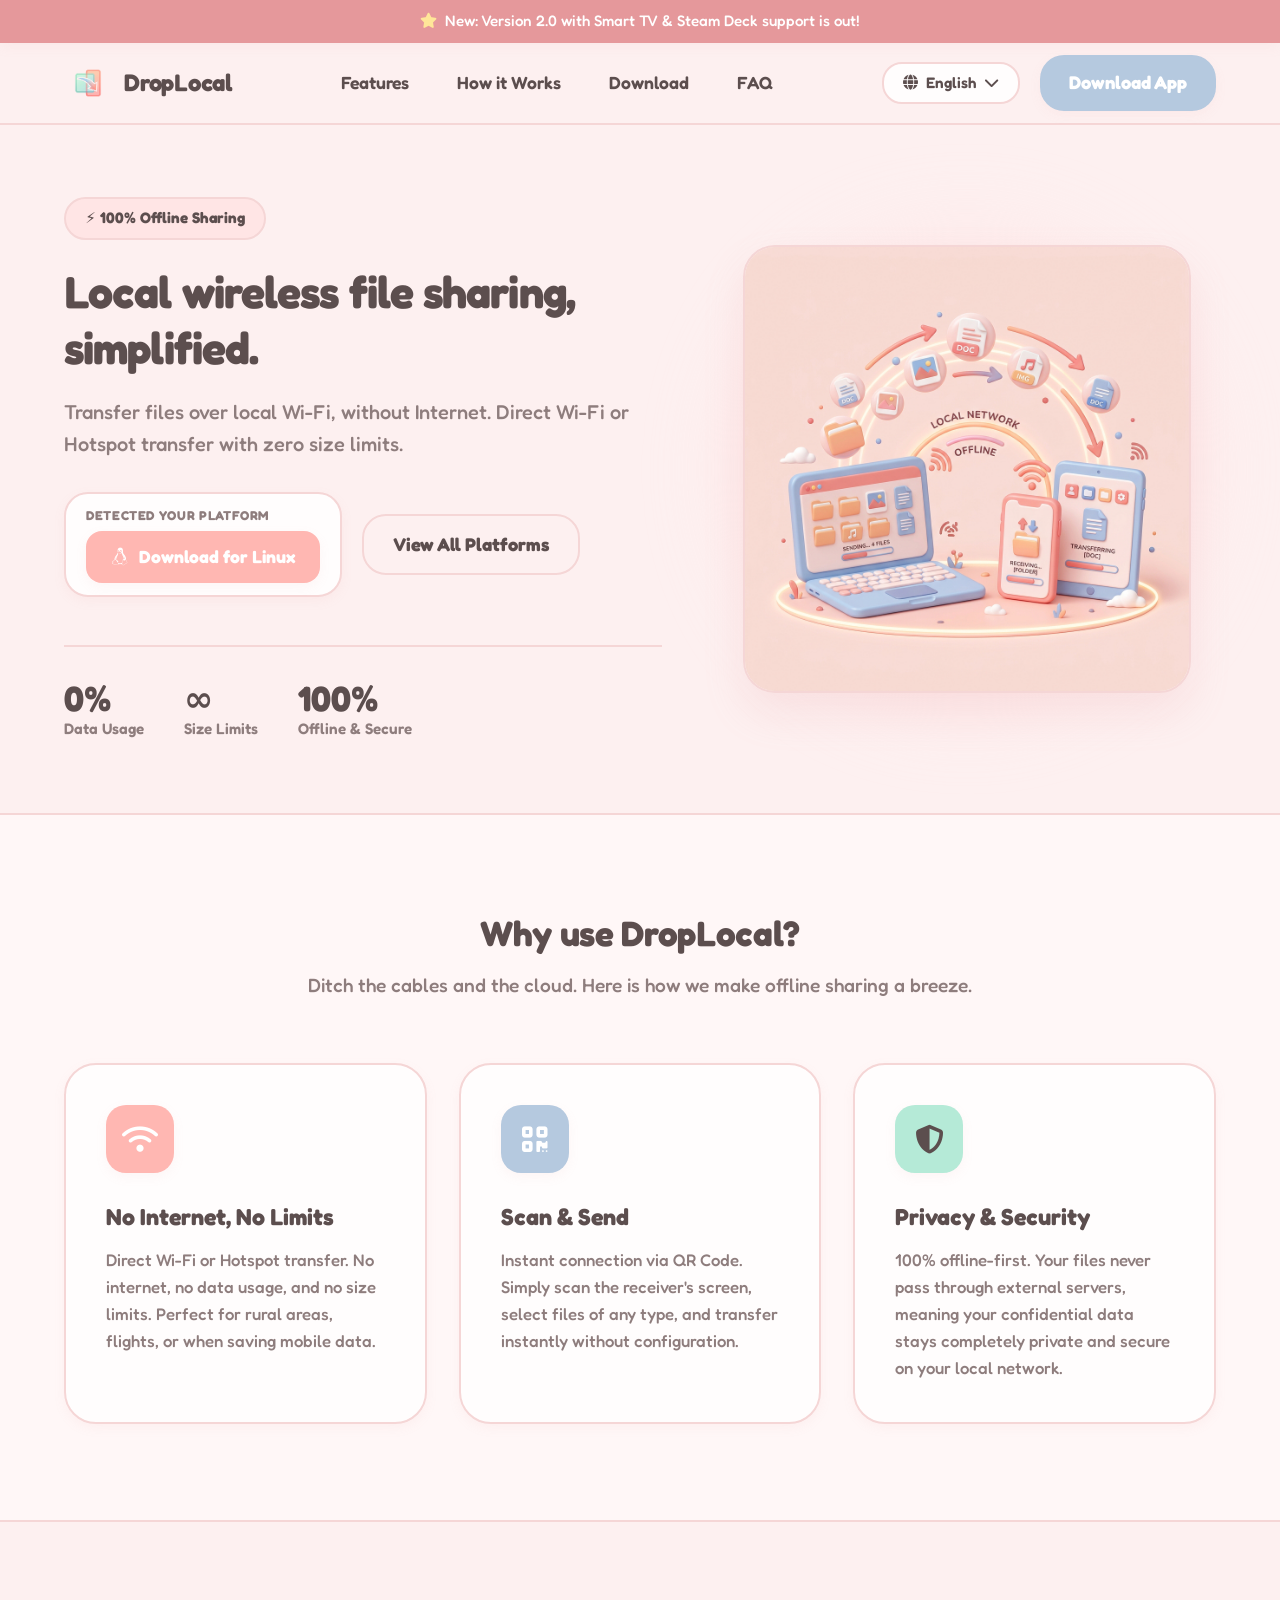
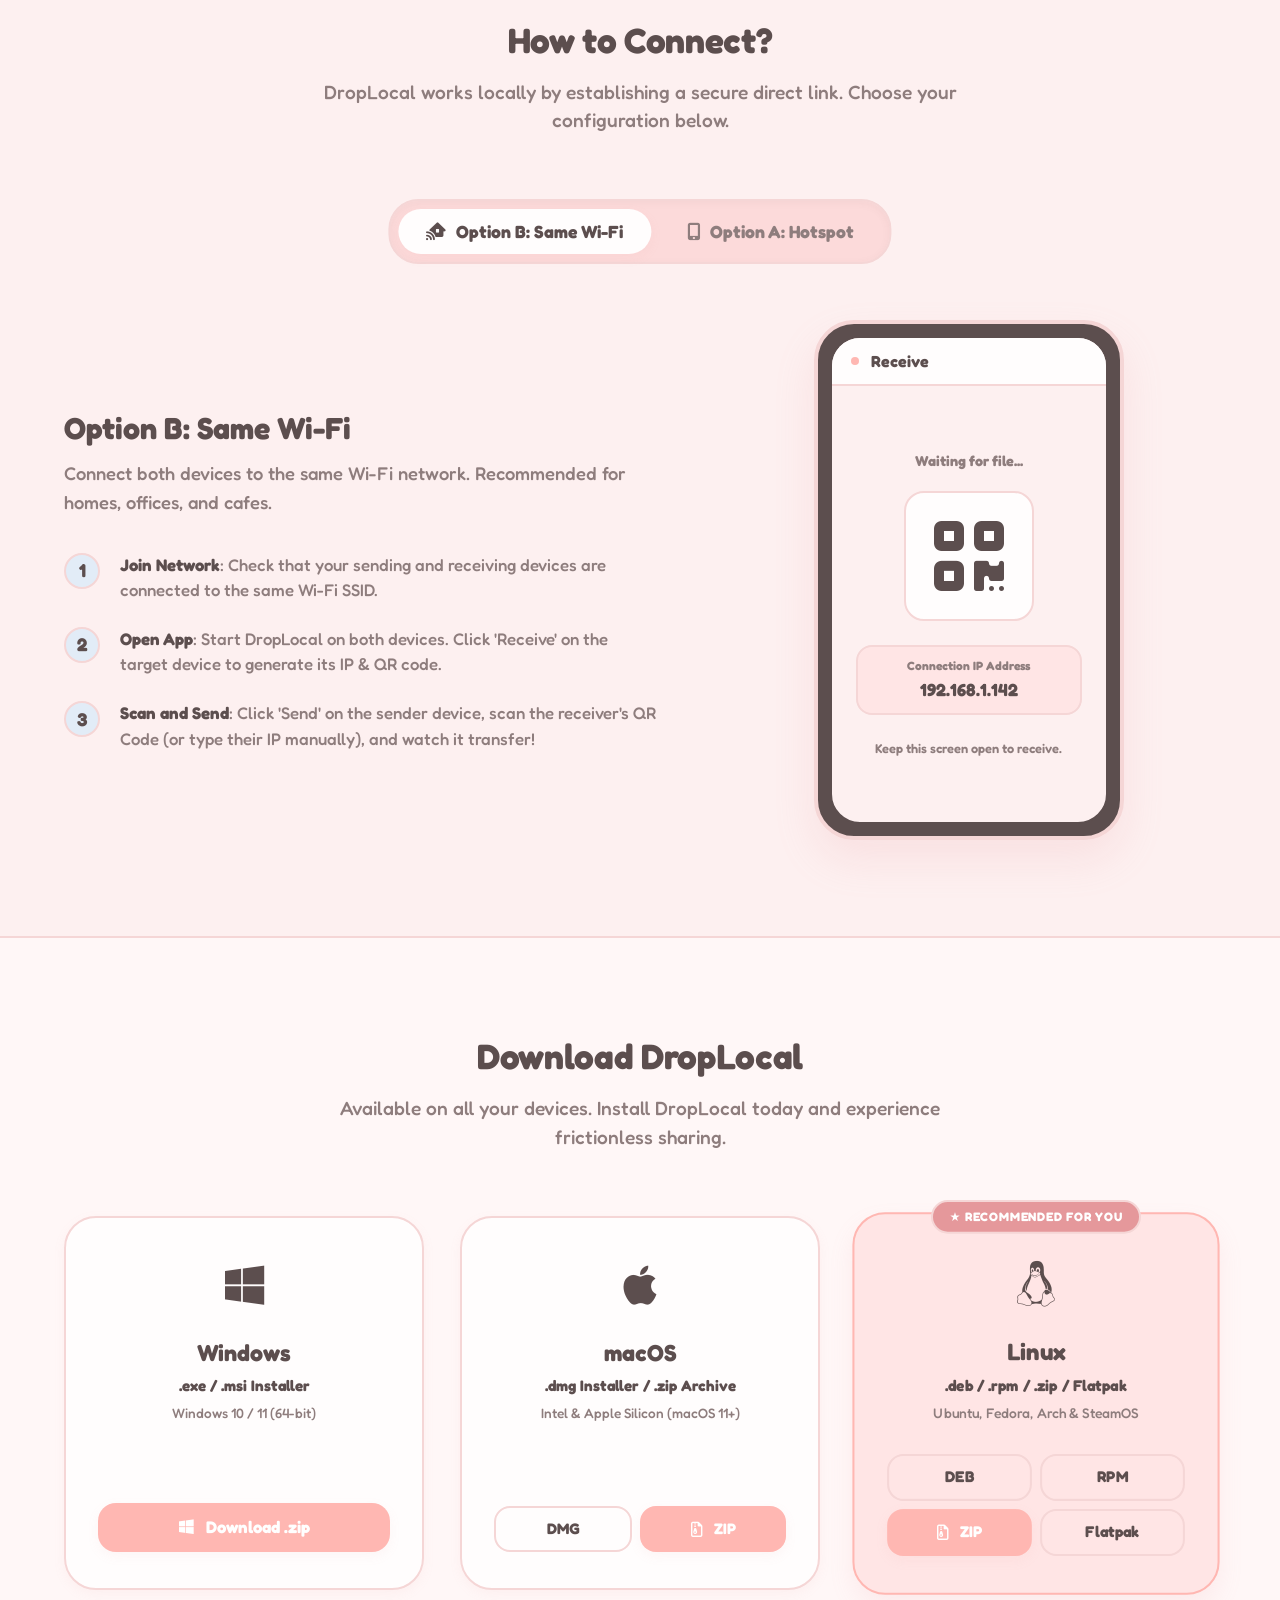
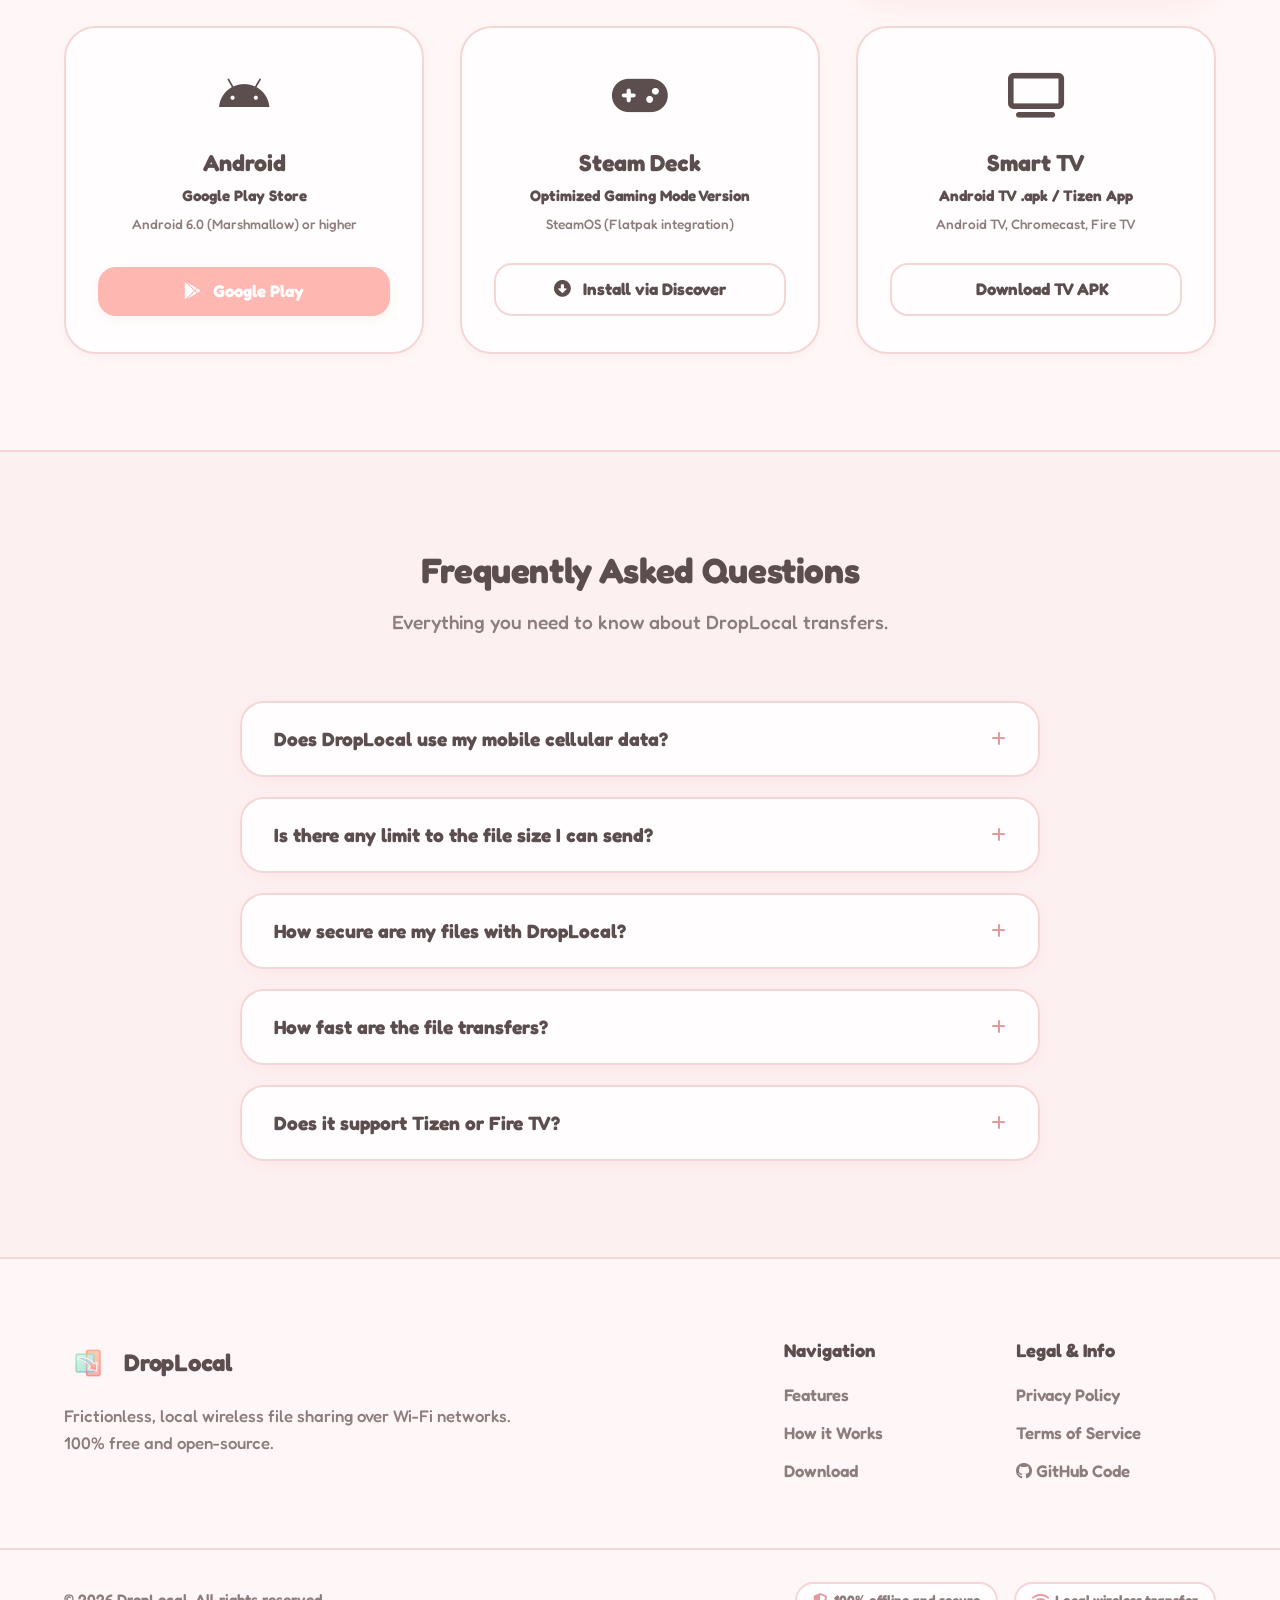
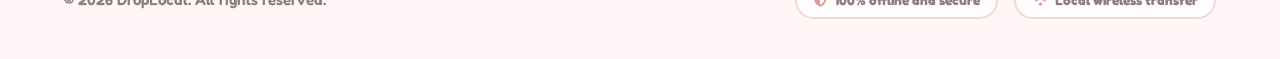
==== commit 4631c146: "v1.0.2" ====
--- a/index.html
+++ b/index.html
@@ -330,24 +330,29 @@
           <div class="platform-card" id="card-macos">
             <div class="platform-icon"><i class="fa-brands fa-apple"></i></div>
             <h3>macOS</h3>
-            <p class="platform-format">.dmg Disk Image</p>
+            <p class="platform-format">.dmg Installer / .zip Archive</p>
             <p class="platform-req">Intel & Apple Silicon (macOS 11+)</p>
-            <a href="downloads/DropLocal.dmg" class="btn btn-primary btn-download" download="DropLocal.dmg">
-              <i class="fa-solid fa-arrow-down-to-bracket"></i>
-              <span data-i18n="dl-btn-mac">Download .dmg</span>
-            </a>
+            <div class="multi-btn-row">
+              <a href="downloads/DropLocal.dmg" class="btn btn-outlined btn-sm" download="DropLocal.dmg">DMG</a>
+              <a href="downloads/DropLocal_MacOS.zip" class="btn btn-primary btn-sm" download="DropLocal_MacOS.zip">
+                <i class="fa-regular fa-file-zipper"></i> ZIP
+              </a>
+            </div>
           </div>
 
           <!-- Linux Card -->
           <div class="platform-card" id="card-linux">
             <div class="platform-icon"><i class="fa-brands fa-linux"></i></div>
             <h3>Linux</h3>
-            <p class="platform-format">.deb / .rpm / Flatpak</p>
+            <p class="platform-format">.deb / .rpm / .zip / Flatpak</p>
             <p class="platform-req">Ubuntu, Fedora, Arch & SteamOS</p>
-            <div class="multi-btn-row">
-              <a href="downloads/droplocal.deb" class="btn btn-outlined btn-sm" download="droplocal.deb">DEB</a>
-              <a href="downloads/droplocal.rpm" class="btn btn-outlined btn-sm" download="droplocal.rpm">RPM</a>
-              <a href="https://flathub.org/apps/details/io.github.droplocal" class="btn btn-primary btn-sm" target="_blank" rel="noopener">Flatpak</a>
+            <div class="multi-btn-row" style="flex-wrap: wrap;">
+              <a href="downloads/droplocal.deb" class="btn btn-outlined btn-sm" download="droplocal.deb" style="flex: 1 1 45%;">DEB</a>
+              <a href="downloads/droplocal.rpm" class="btn btn-outlined btn-sm" download="droplocal.rpm" style="flex: 1 1 45%;">RPM</a>
+              <a href="downloads/DropLocal_Linux.zip" class="btn btn-primary btn-sm" download="DropLocal_Linux.zip" style="flex: 1 1 45%;">
+                <i class="fa-regular fa-file-zipper"></i> ZIP
+              </a>
+              <a href="https://flathub.org/apps/details/io.github.droplocal" class="btn btn-outlined btn-sm" target="_blank" rel="noopener" style="flex: 1 1 45%;">Flatpak</a>
             </div>
           </div>
 
@@ -355,12 +360,12 @@
           <div class="platform-card" id="card-android">
             <div class="platform-icon"><i class="fa-brands fa-android"></i></div>
             <h3>Android</h3>
-            <p class="platform-format">Google Play / Standalone .apk</p>
+            <p class="platform-format">Google Play Store</p>
             <p class="platform-req">Android 6.0 (Marshmallow) or higher</p>
-            <div class="multi-btn-row">
-              <a href="downloads/droplocal.apk" class="btn btn-outlined btn-sm" download>Direct APK</a>
-              <a href="https://play.google.com/store/apps/details?id=io.github.droplocal" class="btn btn-primary btn-sm" target="_blank" rel="noopener">Google Play</a>
-            </div>
+            <a href="https://play.google.com/store/apps/details?id=io.github.droplocal" class="btn btn-primary btn-download" target="_blank" rel="noopener">
+              <i class="fa-brands fa-google-play"></i>
+              <span>Google Play</span>
+            </a>
           </div>
 
           <!-- Steam Deck Card -->
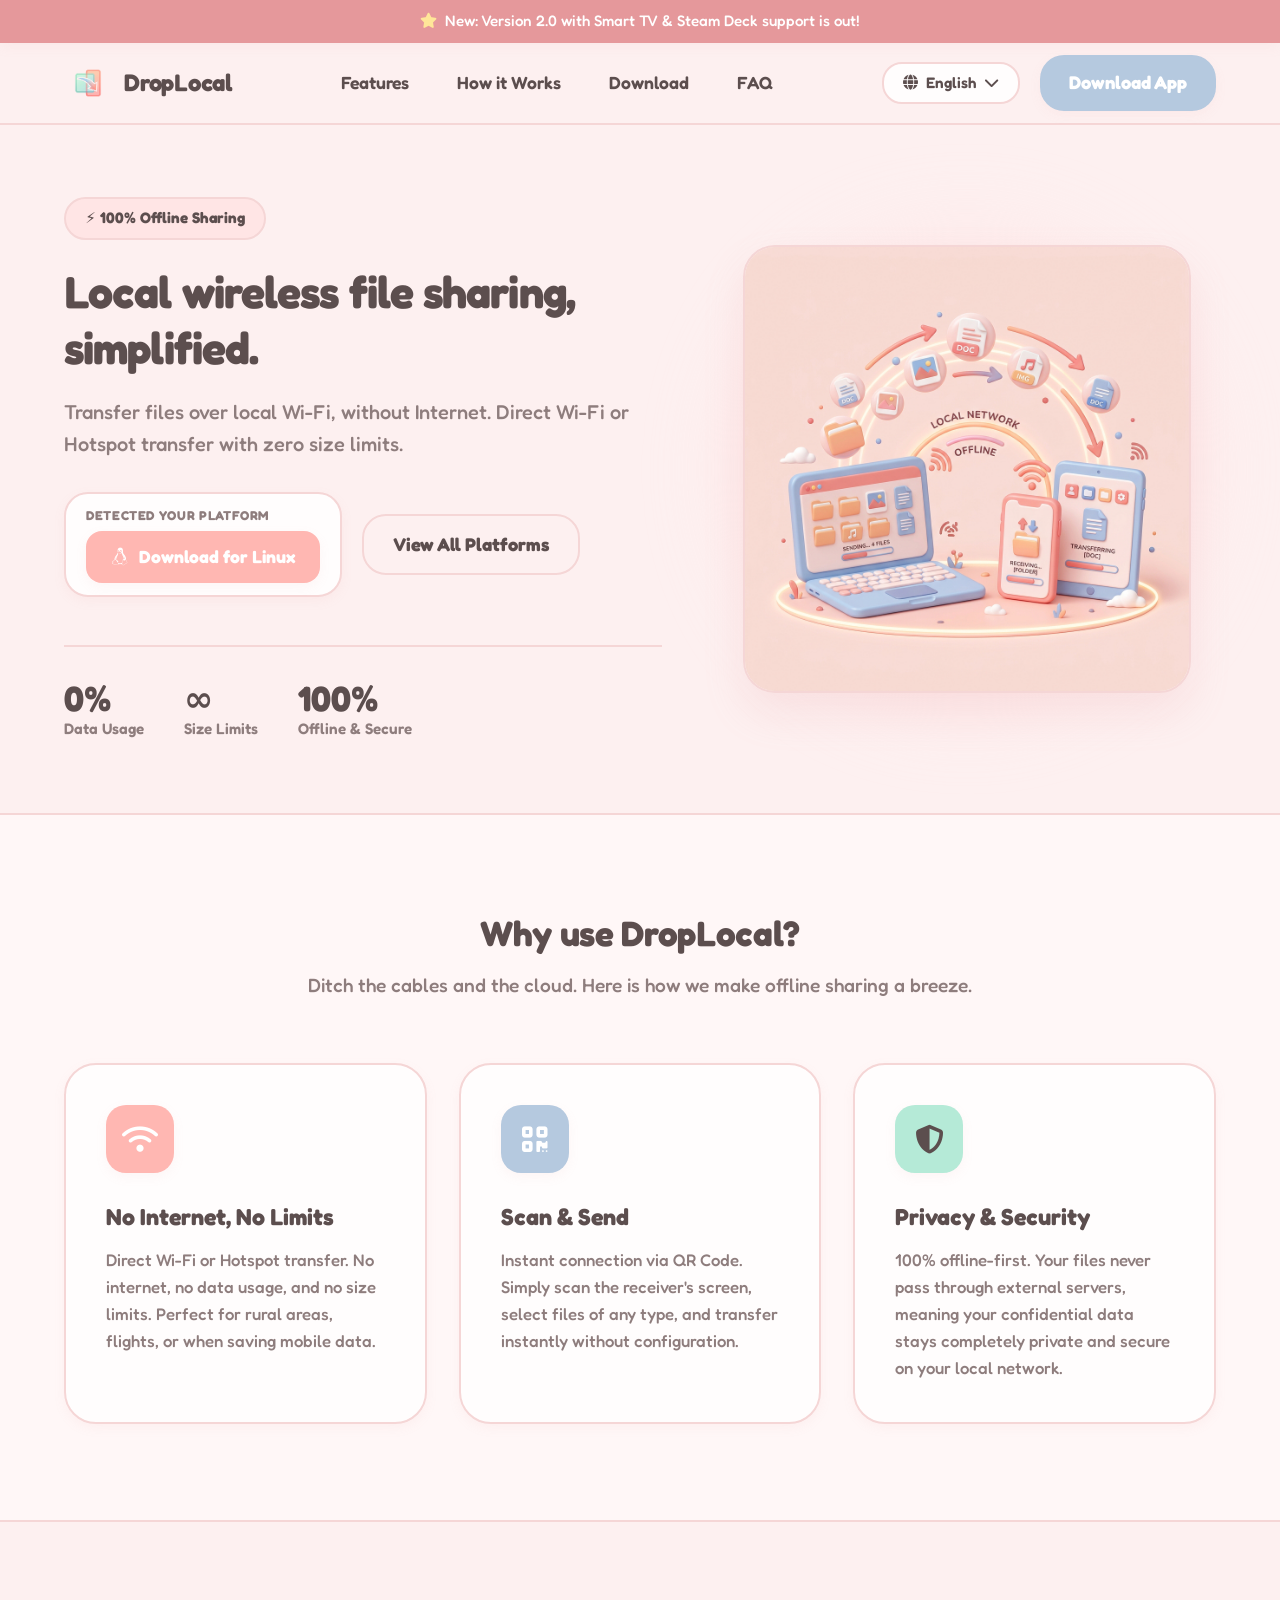
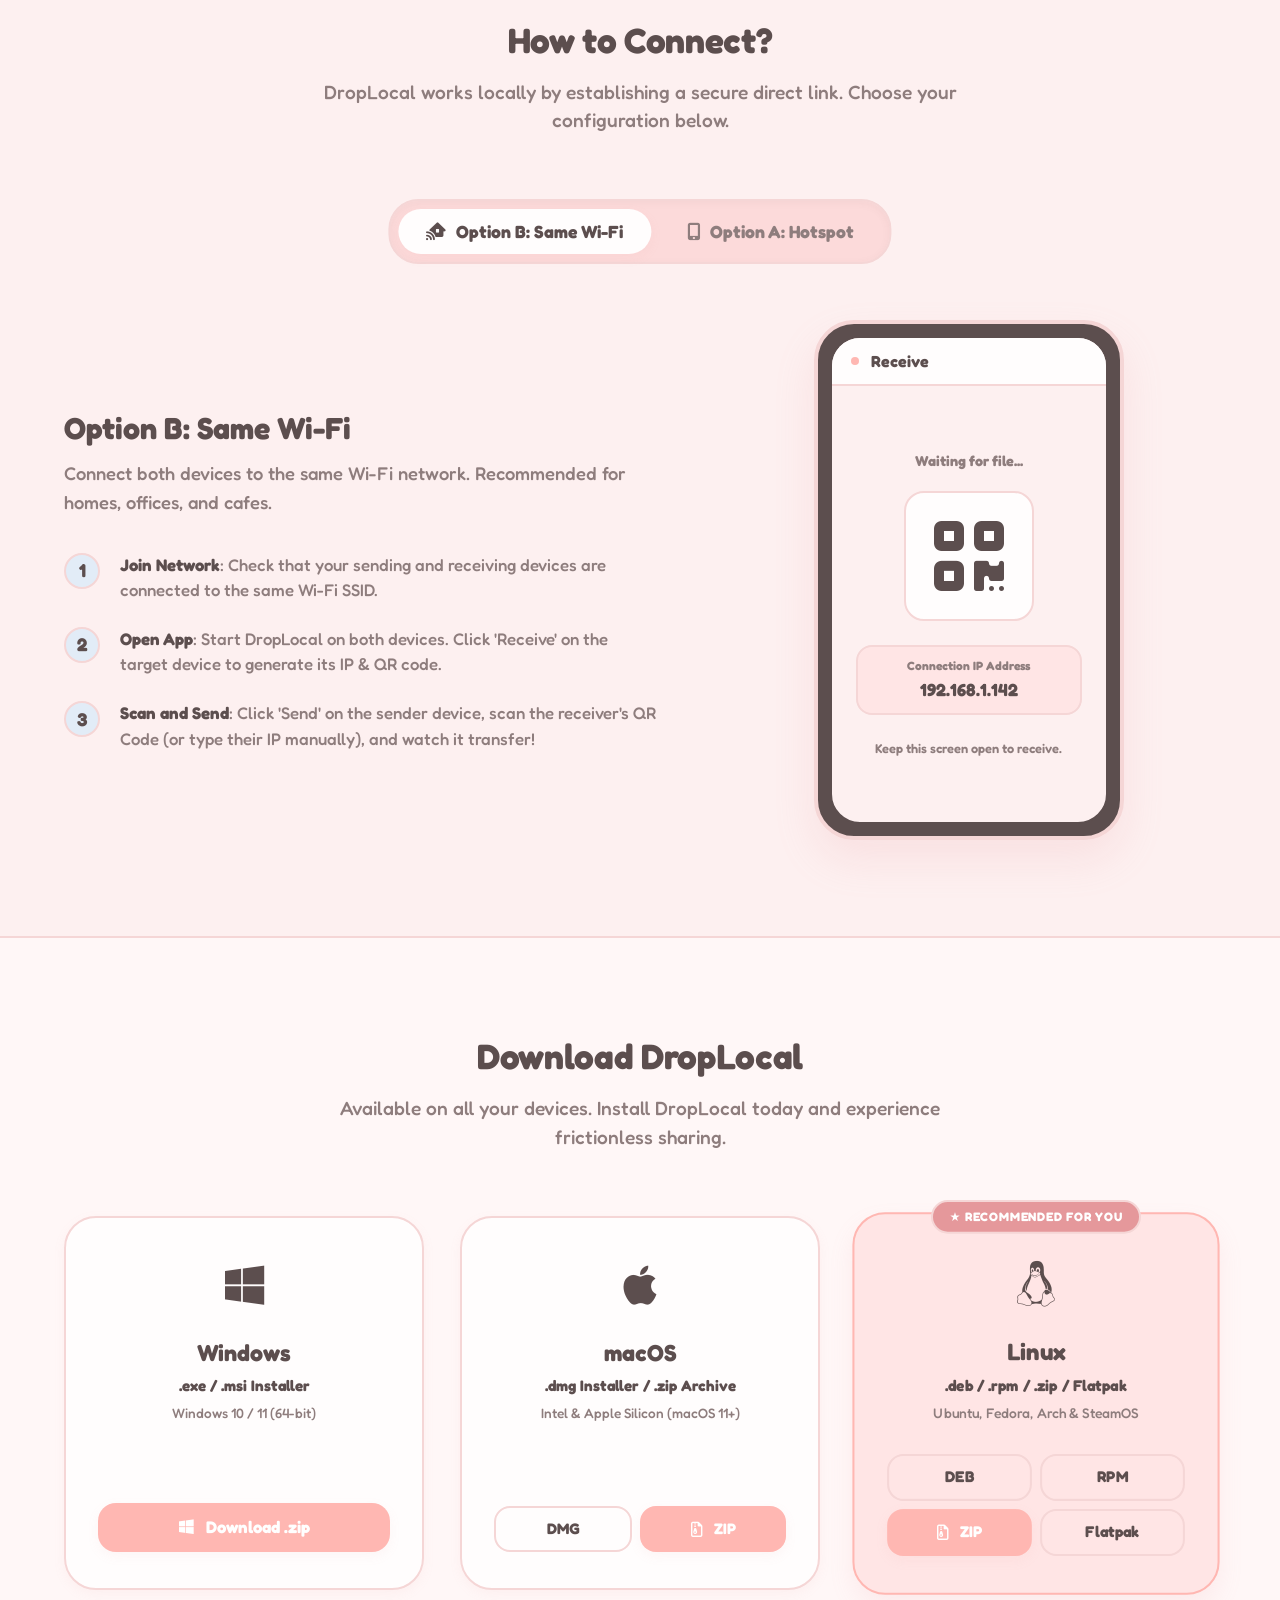
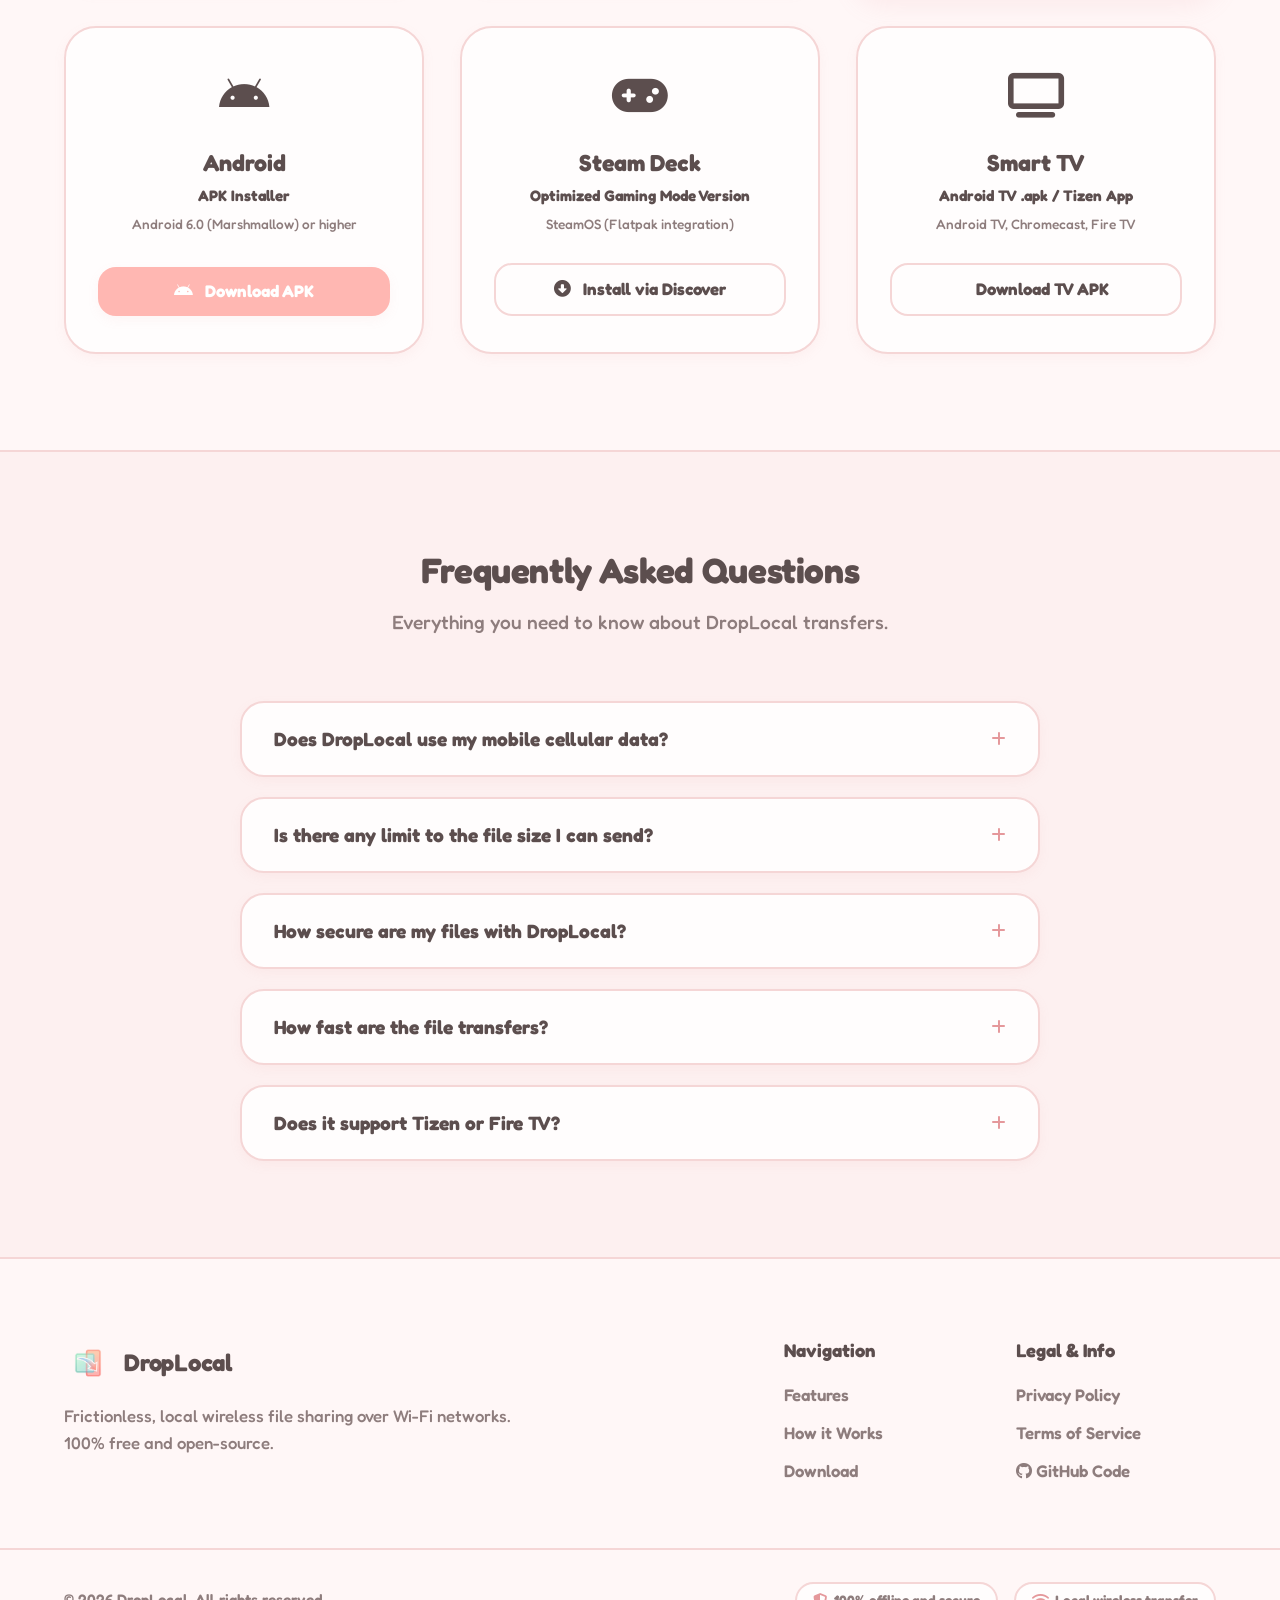
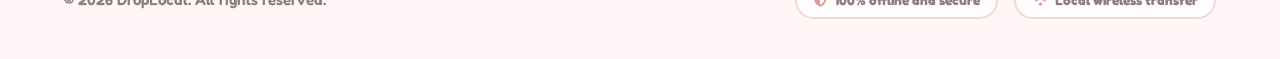
==== commit 38b84457: "Add files via upload" ====
--- a/index.html
+++ b/index.html
@@ -320,7 +320,7 @@
             <h3>Windows</h3>
             <p class="platform-format">.exe / .msi Installer</p>
             <p class="platform-req">Windows 10 / 11 (64-bit)</p>
-            <a href="downloads/DropLocal_Windows.zip" class="btn btn-primary btn-download" download="DropLocal_Windows.zip">
+            <a href="release/DropLocal_Windows.zip" class="btn btn-primary btn-download" download="DropLocal_Windows.zip">
               <i class="fa-brands fa-windows"></i>
               <span data-i18n="dl-btn-win">Download .zip</span>
             </a>
@@ -333,8 +333,8 @@
             <p class="platform-format">.dmg Installer / .zip Archive</p>
             <p class="platform-req">Intel & Apple Silicon (macOS 11+)</p>
             <div class="multi-btn-row">
-              <a href="downloads/DropLocal.dmg" class="btn btn-outlined btn-sm" download="DropLocal.dmg">DMG</a>
-              <a href="downloads/DropLocal_MacOS.zip" class="btn btn-primary btn-sm" download="DropLocal_MacOS.zip">
+              <a href="#" class="btn btn-outlined btn-sm disabled" onclick="return false;">DMG</a>
+              <a href="release/DropLocal_MacOS.zip" class="btn btn-primary btn-sm" download="DropLocal_MacOS.zip">
                 <i class="fa-regular fa-file-zipper"></i> ZIP
               </a>
             </div>
@@ -347,12 +347,12 @@
             <p class="platform-format">.deb / .rpm / .zip / Flatpak</p>
             <p class="platform-req">Ubuntu, Fedora, Arch & SteamOS</p>
             <div class="multi-btn-row" style="flex-wrap: wrap;">
-              <a href="downloads/droplocal.deb" class="btn btn-outlined btn-sm" download="droplocal.deb" style="flex: 1 1 45%;">DEB</a>
-              <a href="downloads/droplocal.rpm" class="btn btn-outlined btn-sm" download="droplocal.rpm" style="flex: 1 1 45%;">RPM</a>
-              <a href="downloads/DropLocal_Linux.zip" class="btn btn-primary btn-sm" download="DropLocal_Linux.zip" style="flex: 1 1 45%;">
+              <a href="#" class="btn btn-outlined btn-sm disabled" onclick="return false;" style="flex: 1 1 45%;">DEB</a>
+              <a href="#" class="btn btn-outlined btn-sm disabled" onclick="return false;" style="flex: 1 1 45%;">RPM</a>
+              <a href="release/DropLocal_Linux.zip" class="btn btn-primary btn-sm" download="DropLocal_Linux.zip" style="flex: 1 1 45%;">
                 <i class="fa-regular fa-file-zipper"></i> ZIP
               </a>
-              <a href="https://flathub.org/apps/details/io.github.droplocal" class="btn btn-outlined btn-sm" target="_blank" rel="noopener" style="flex: 1 1 45%;">Flatpak</a>
+              <a href="#" class="btn btn-outlined btn-sm disabled" onclick="return false;" style="flex: 1 1 45%;">Flatpak</a>
             </div>
           </div>
 
@@ -360,11 +360,11 @@
           <div class="platform-card" id="card-android">
             <div class="platform-icon"><i class="fa-brands fa-android"></i></div>
             <h3>Android</h3>
-            <p class="platform-format">Google Play Store</p>
+            <p class="platform-format">APK Installer</p>
             <p class="platform-req">Android 6.0 (Marshmallow) or higher</p>
-            <a href="https://play.google.com/store/apps/details?id=io.github.droplocal" class="btn btn-primary btn-download" target="_blank" rel="noopener">
-              <i class="fa-brands fa-google-play"></i>
-              <span>Google Play</span>
+            <a href="release/DropLocal_Android.apk" class="btn btn-primary btn-download" download="DropLocal_Android.apk">
+              <i class="fa-brands fa-android"></i>
+              <span data-i18n="dl-btn-android">Download APK</span>
             </a>
           </div>
 
@@ -374,7 +374,7 @@
             <h3>Steam Deck</h3>
             <p class="platform-format">Optimized Gaming Mode Version</p>
             <p class="platform-req">SteamOS (Flatpak integration)</p>
-            <a href="https://flathub.org/apps/details/io.github.droplocal" class="btn btn-outlined btn-download" target="_blank" rel="noopener">
+            <a href="#" class="btn btn-outlined btn-download disabled" onclick="return false;">
               <i class="fa-solid fa-circle-down"></i>
               <span data-i18n="dl-btn-deck">Install via Discover</span>
             </a>
@@ -386,7 +386,7 @@
             <h3>Smart TV</h3>
             <p class="platform-format">Android TV .apk / Tizen App</p>
             <p class="platform-req">Android TV, Chromecast, Fire TV</p>
-            <a href="downloads/droplocal-tv.apk" class="btn btn-outlined btn-download" download="droplocal-tv.apk">
+            <a href="#" class="btn btn-outlined btn-download disabled" onclick="return false;">
               <i class="fa-solid fa-arrow-down-to-bracket"></i>
               <span data-i18n="dl-btn-tv">Download TV APK</span>
             </a>
@@ -483,7 +483,7 @@
         </div>
         <div class="links-column">
           <h4 data-i18n="footer-col-legal">Legal & Info</h4>
-          <a href="#" data-i18n="footer-privacy">Privacy Policy</a>
+          <a href="privacy.html" data-i18n="footer-privacy">Privacy Policy</a>
           <a href="#" data-i18n="footer-terms">Terms of Service</a>
           <a href="https://github.com/droplocal/droplocal" target="_blank" rel="noopener"><i class="fa-brands fa-github"></i> GitHub Code</a>
         </div>
